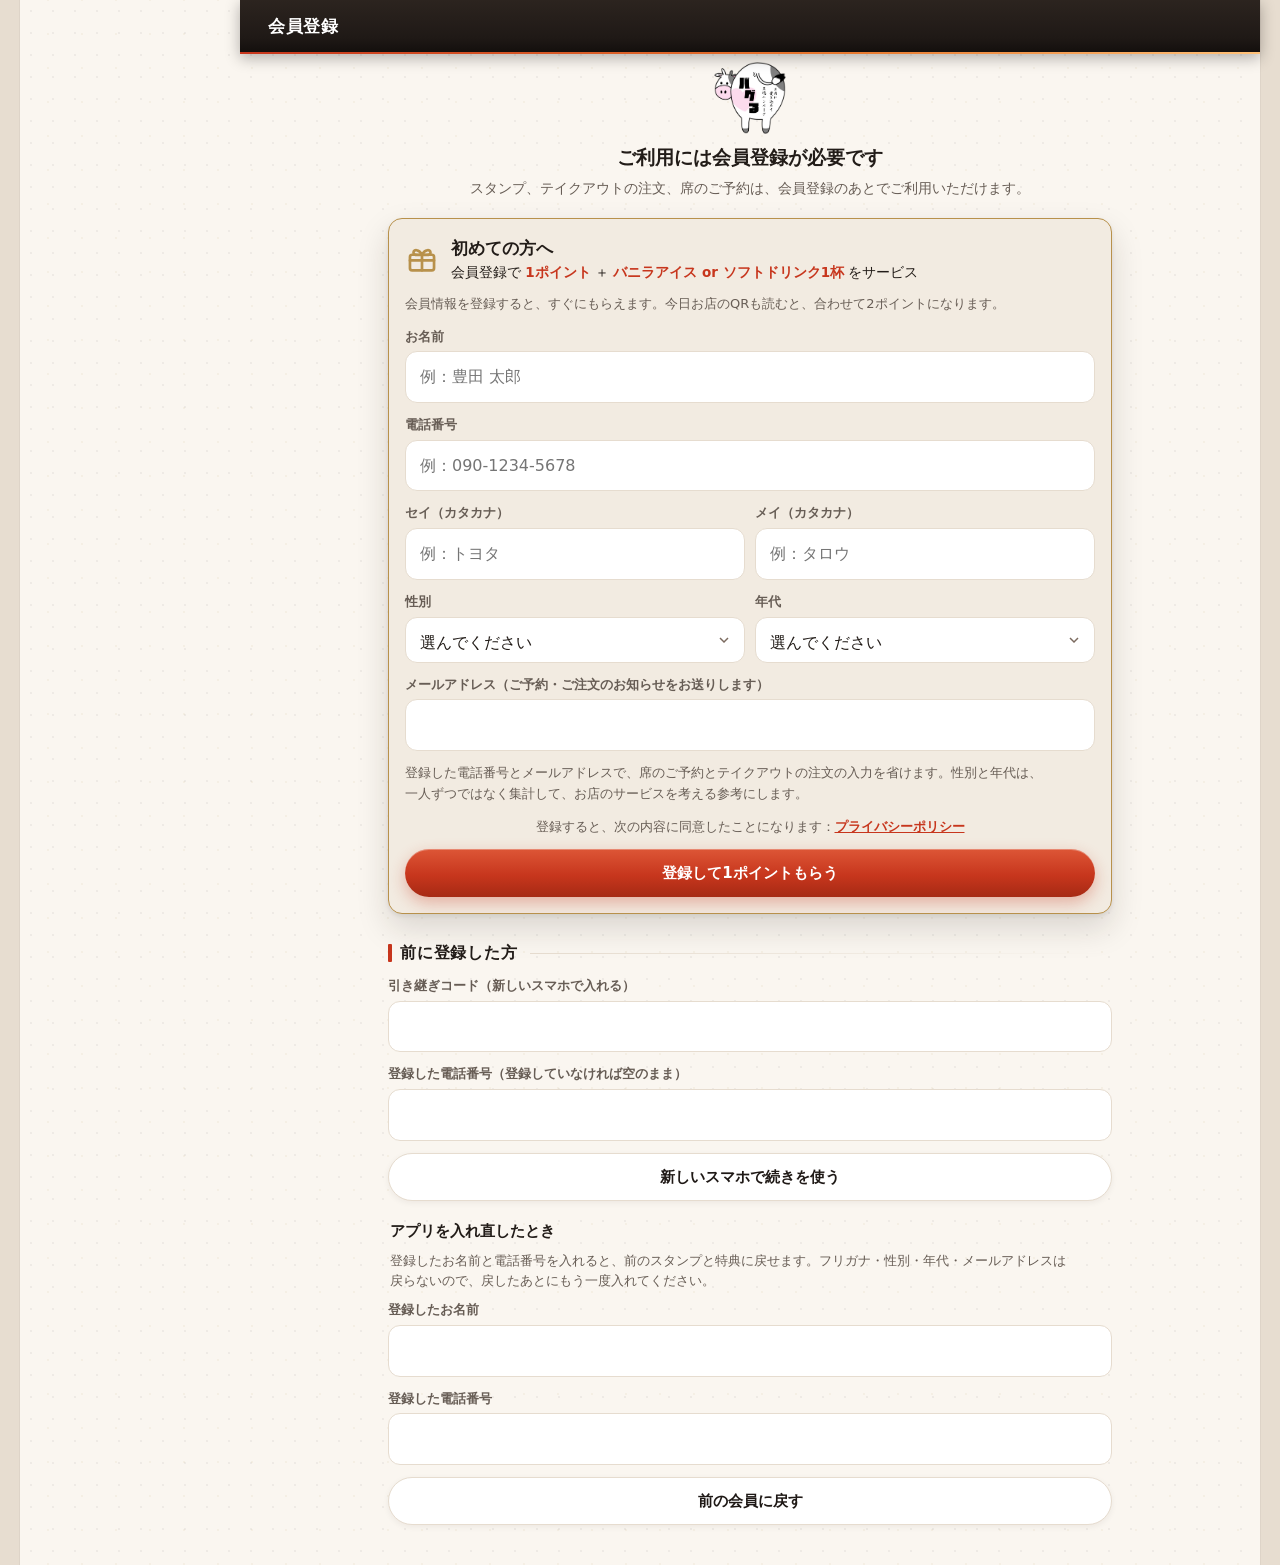
==== index.html @ 74cc6de8 "公開 2026-11-19 21:52（版 bdc8bf34）" ====
<!doctype html>
<html lang="ja" data-phrase>   <!-- data-phrase：文節で改行する（js/content.js の phrased）-->
<head>
<meta charset="utf-8">
<meta name="bg-version" content="bdc8bf34">
<meta name="viewport" content="width=device-width, initial-scale=1, viewport-fit=cover">
<!-- 読んでよい場所を限る（CSP。2026-11-05 お店用アプリの引っ越しの段階1・案4。計画書 `お店用アプリの引っ越し.md`）。GitHub Pages は見出しを付けられないので meta。
     script：自分の場所・予約ボードの config.js と api.js（同じ t3dining.github.io）・QR の部品（cdnjs・jsDelivr。SRI つき）だけ。中に書いたスクリプトは使わない（js/owner-head.js などに出した）
     style：字の形（Google Fonts）と、画面の中の style の書き方（'unsafe-inline'）／img：写真（lh3）と、QR の絵（data:）／connect：受け口（script.google.com とその転送先）と T3Works の営業日
     frame：お店の情報の地図（Google マップ）。★外の場所を足したら、ここも直す（直さないと、その部品は読まれない） -->
<meta http-equiv="Content-Security-Policy" content="default-src 'self'; script-src 'self' https://t3dining.github.io https://cdnjs.cloudflare.com https://cdn.jsdelivr.net; style-src 'self' 'unsafe-inline' https://fonts.googleapis.com; font-src 'self' https://fonts.gstatic.com; img-src 'self' data: blob: https://lh3.googleusercontent.com; connect-src 'self' https://script.google.com https://script.googleusercontent.com https://t3works-sync.t3dining.workers.dev; frame-src https://www.google.com https://maps.google.com; worker-src 'self'; manifest-src 'self'; media-src 'self' blob:; object-src 'none'; base-uri 'self'; form-action 'self'">
<script src="js/owner-head.js?v=a53475a6"></script>   <!-- バグる Owner から開いたときだけのこと（前はここに中身を書いていた） -->
<meta name="robots" content="noindex, nofollow">   <!-- 試作のあいだは検索に出さない（2026-10-29 決定。本番で外す） -->
<meta name="theme-color" content="#1f1916">
<meta name="apple-mobile-web-app-capable" content="yes">
<meta name="apple-mobile-web-app-title" content="バグる">
<title>炭焼ハンバーグ バグる</title>
<link rel="manifest" href="manifest.json">
<link rel="icon" href="img/icon-192.png">
<link rel="apple-touch-icon" href="img/apple-touch-icon.png">
<!-- 字の形はホームページと同じ（2026-10-30）。読めないときは、スマホの字で出る -->
<link rel="preconnect" href="https://fonts.googleapis.com">
<link rel="preconnect" href="https://fonts.gstatic.com" crossorigin>
<link rel="stylesheet" href="https://fonts.googleapis.com/css2?family=Oswald:wght@500;600;700&family=Zen+Kaku+Gothic+New:wght@400;500;700;900&display=swap">
<link rel="stylesheet" href="css/app.css?v=33c8e587">
</head>
<body>
<div class="app">
  <header class="top">
    <button id="back" class="top-btn" hidden aria-label="戻る" data-icon="back"></button>
    <h1 id="title"></h1>
    <button id="hpBack" class="owner-home hp-back" hidden>‹ ホームページ</button>   <!-- ホームページに戻る（app.js の HP_BACK。2026-11-07） -->
    <button id="ownerHome" class="owner-home" hidden>🏠 ホーム</button>   <!-- バグる Owner から開いたときだけ出す（app.js の OWNER_MODE） -->
    <a id="cartBtn" class="top-btn cart-btn" href="#cart" aria-label="カート" data-icon="cart"><span class="badge" hidden></span></a>
    <a id="meBtn" class="me-btn" href="#me" aria-label="マイページ" data-icon="user"><span>マイページ</span></a>   <!-- 2026-11-04 ko-dai さんの指示：マイページは右上に -->
    <p id="testBand" class="test-band" hidden>テスト用アカウント<small>Owner・Staff から開いたときだけ</small></p>   <!-- app.js の TEST_MEMBER -->
  </header>
  <!-- 肉の日の帯（ホームページと同じ。js/app.js の renderNiku・css/app.css の .niku。2026-11-15）：28日「明日は肉の日！」・29日「本日は肉の日！」。2月は8日・9日。1/30〜2/7 は「2月は2/9が肉の日！」。押すと肉の日のお知らせが開く（2026-11-18） -->
  <a class="niku" href="#" data-act="niku" data-niku hidden><span class="niku-ttl"><span data-niku-day="28" hidden>明日は肉の日！</span><span data-niku-day="29" hidden>本日は肉の日！</span><span data-niku-day="feb" hidden>2月は2/9が肉の日！</span></span><span class="niku-sub">人気No.1の超粗びきハンバーグを、お値段そのままで1個増量</span></a>

  <main id="view"></main>

  <a id="cartbar" class="cartbar" href="#cart" hidden></a>
  <nav class="tabs">
    <!-- 2026-11-04 ko-dai さんの指示（2回目）：ホーム・メニュー・注文・予約・スタンプ・お店。マイページは右上（上の帯の #meBtn）。
         メニューは店内のメニュー（上の切りかえでテイクアウトも見られる）、注文はテイクアウトの注文 -->
    <a href="#home" data-tab="home" data-icon="home"><span>ホーム</span></a>
    <a href="#menu/dine" data-tab="menu" data-icon="menu"><span>メニュー</span></a>
    <a href="#menu" data-tab="order" data-icon="bag"><span>注文</span></a>
    <a href="#reserve" data-tab="reserve" data-icon="cal"><span>予約</span></a>
    <a href="#stamp" data-tab="stamp" data-icon="card"><span>スタンプ</span></a>
    <a href="#shop" data-tab="shop" data-icon="pin"><span>お店</span></a>
  </nav>
</div>

<div id="sheet" class="sheet" hidden>
  <div class="sheet-bg" data-act="close"></div>
  <div class="sheet-body" role="dialog" aria-modal="true"></div>
</div>
<div id="toast" class="toast" role="status" aria-live="polite"></div>

<script src="js/data.js?v=76b1b689"></script>
<script src="js/db.js?v=97e9d111"></script>
<script src="js/common.js?v=02f899df"></script>
<script src="js/content.js?v=213d5241"></script>   <!-- バグるマネージで直した中身を重ねる -->
<script src="js/install.js?v=a5e254e1"></script>
<script src="js/stamp-qr.js?v=49ad3fbb"></script>
<script src="js/fx.js?v=24d62bd3"></script>
<script src="js/order-api.js?v=70c5663d"></script>
<script src="js/stamp-api.js?v=efa552d1"></script>
<script src="js/privacy.js?v=8cd2a2af"></script>
<script src="js/reserve.js?v=8d910080"></script>
<script src="js/app.js?v=a3db86f7"></script>
</body>
</html>
---- css/app.css ----
/* =====================================================================
 *  お客さまの画面
 *  色と字の形はホームページ（ホームページ/公開用/css/style.css）に合わせる：炭の黒・炭火の赤・真鍮の金（2026-10-30）
 *  前は、テイクアウトチラシの「こげ茶・金」と、ロゴのピンクだった
 * ===================================================================== */

:root {
  --coal: #1f1916;
  --coal-2: #3a302a;
  --coal-3: #2c241f;
  --cream: #faf6f0;
  --paper: #ffffff;
  --brass: #b8914b;
  --brass-soft: #f2ebe1;
  --brass-dark: #7a5c25;
  --ember: #c7361d;
  --ember-2: #a62a14;
  --ember-soft: #fbe9e4;
  --flame: #e7792f;
  --ink: #221c18;
  --sub: #675d55;
  --line: #e6dccf;
  --green: #2a8553;
  --green-soft: #e2f2e8;
  --red: #c23a3a;
  --red-soft: #fbe8e6;
  --r: 14px;   /* 角の丸さは、アプリだけ（ホームページは角ばっている） */
  --jp: "Zen Kaku Gothic New", "Hiragino Sans", "Hiragino Kaku Gothic ProN", "Noto Sans JP", "Yu Gothic", system-ui, sans-serif;
  --en: "Oswald", "Zen Kaku Gothic New", "Hiragino Sans", sans-serif;   /* 値段・数字・英字の見出し */
  --tabh: 62px;
  --safe-b: env(safe-area-inset-bottom, 0px);
  --safe-t: env(safe-area-inset-top, 0px);
}

* { box-sizing: border-box; -webkit-tap-highlight-color: transparent; }
html, body { margin: 0; }
body {
  background: #e7ddd0;
  color: var(--ink);
  font-family: var(--jp);
  font-size: 15px;
  line-height: 1.6;
  -webkit-font-smoothing: antialiased;
}
body.lock { overflow: hidden; }
a { color: inherit; text-decoration: none; }
button { font: inherit; color: inherit; background: none; border: 0; padding: 0; cursor: pointer; }
img { display: block; max-width: 100%; }
svg { width: 22px; height: 22px; flex: none; }
small { font-size: 12px; }

.app {
  max-width: 480px;
  margin: 0 auto;
  min-height: 100dvh;
  background: var(--cream);
  padding-bottom: calc(var(--tabh) + var(--safe-b) + 16px);
  box-shadow: 0 0 0 1px rgba(0, 0, 0, .04);
}
/* 画面の下に固定するものは、アプリの幅に合わせて真ん中に置く */
.tabs, .cartbar, .toast, .sheet-body {
  left: 50%;
  transform: translateX(-50%);
  width: 100%;
  max-width: 480px;
}

.demo-bar {
  background: #fff3c4;
  color: #6b5200;
  font-size: 12px;
  text-align: center;
  padding: calc(4px + var(--safe-t)) 12px 4px;
}

/* ---- 上の帯 ---- */
.top {
  position: sticky; top: 0; z-index: 20;
  display: flex; align-items: center; gap: 6px;
  height: calc(54px + var(--safe-t)); padding: var(--safe-t) 8px 0;   /* ホーム画面のアプリで、時計の下から始める */
  background: var(--coal); color: #fff;
}
.top h1 {
  flex: 1; margin: 0; font-size: 17px; font-weight: 700; letter-spacing: .04em;
  display: flex; align-items: center; gap: 8px; min-width: 0;
}
.top h1 img { width: 34px; height: 34px; object-fit: contain; background: #fff; border-radius: 50%; padding: 2px; }
.top h1 span { min-width: 0; overflow: hidden; text-overflow: ellipsis; white-space: nowrap; }   /* 狭い画面で「🏠 ホーム」と並んでも、はみ出さない */
/* バグる Owner から開いたときだけ出す「🏠 ホーム」（2026-10-30） */
.owner-home { flex: none; height: 32px; padding: 0 11px; border-radius: 999px; border: 1px solid rgba(255, 255, 255, .35); background: rgba(255, 255, 255, .08); color: #fff; font-size: 12.5px; font-weight: 700; white-space: nowrap; }
.owner-home[hidden] { display: none; }
.top.has-owner h1 { font-size: 15px; letter-spacing: .02em; }
/* テスト用アカウント（バグる Owner から開いたときだけ。スタンプ台帳の決めごと.md の15節）。上の帯のすぐ下に、黄色の帯を出す */
.test-band { position: absolute; left: 0; right: 0; top: 100%; margin: 0; height: 22px; display: flex; align-items: center; justify-content: center; gap: 8px;
  background: #f5c400; color: #1f1916; font-size: 12px; font-weight: 900; letter-spacing: .06em; box-shadow: 0 2px 6px rgba(10, 8, 7, .25); }
.test-band small { font-size: 10.5px; font-weight: 700; opacity: .7; letter-spacing: 0; }
.test-band[hidden] { display: none; }
body.test-account main { padding-top: 22px; }
/* ---- 肉の日の帯（毎月28日・29日、2月は8日・9日。js/app.js の renderNiku。2026-11-15 ko-dai さんの指示「ホームページと同じように」「目立つように上の方に」） ----
   見た目はホームページ（ホームページ/公開用/css/style.css の .niku）に合わせる：大きな字・縞模様・光が流れる・「肉の日」がゆっくり脈打つ。下の説明は白い札。
   上の帯のすぐ下に、スクロールしても残す。下へスクロールしたら細くする（is-mini）。帯の高さは --niku-h（app.js が入れる） */
.niku { position: sticky; top: calc(54px + var(--safe-t)); z-index: 19; overflow: hidden; display: flex; flex-wrap: wrap; align-items: center; justify-content: center; gap: 6px 16px;
  padding: 11px 12px 12px; text-align: center; color: #fff; border-bottom: 3px solid var(--brass);
  background: repeating-linear-gradient(-45deg, rgba(255, 255, 255, .08) 0 14px, transparent 14px 28px), linear-gradient(90deg, #8f220f, var(--ember) 35%, var(--flame)); }
.niku[hidden], .niku [hidden] { display: none; }
.niku::after { content: ""; position: absolute; top: 0; bottom: 0; left: -40%; width: 28%; pointer-events: none;
  background: linear-gradient(100deg, transparent, rgba(255, 255, 255, .38), transparent); transform: skewX(-20deg); animation: niku-shine 3.2s ease-in-out infinite; }
@keyframes niku-shine { 0% { left: -40%; } 55%, 100% { left: 125%; } }
.niku-ttl { display: inline-block; font-size: 25px; font-weight: 900; letter-spacing: .12em; line-height: 1.25; text-shadow: 0 3px 0 rgba(0, 0, 0, .28); animation: niku-pop 1.6s ease-in-out infinite; }
.niku-ttl::before { content: "🍖"; margin-right: 6px; }
.niku-ttl > span { white-space: nowrap; }   /* 「肉の日」の途中で折り返さない（いちばん長い「2月は2/9が肉の日！」は、幅375の画面で290px） */
@media (max-width: 359px) { .niku-ttl { font-size: 21px; letter-spacing: .08em; } }   /* 幅320の小さいスマホでも1行に */
@keyframes niku-pop { 0%, 100% { transform: scale(1); } 50% { transform: scale(1.07); } }
.niku-sub { position: relative; z-index: 1; font-size: 13px; font-weight: 900; line-height: 1.5; background: #fff; color: var(--ember-2); padding: 5px 12px; border-radius: 12px; box-shadow: 0 2px 0 rgba(0, 0, 0, .18); }
.niku-sub::after { content: "›"; margin-left: 6px; font-family: var(--en); }   /* 押すと肉の日のお知らせが開く（2026-11-18） */
.niku:active { filter: brightness(1.08); }
@media (hover: hover) { .niku:hover { filter: brightness(1.07); } }
/* 帯を押して開く、肉の日のお知らせ（app.js の openNikuNews） */
.niku-news { padding: 8px 2px 4px; }
.niku-news-tag { display: inline-block; margin: 0; padding: 2px 10px; border-radius: 999px; background: var(--ember-soft); color: var(--ember); font-size: 12px; font-weight: 900; letter-spacing: .06em; }
.niku-news h2 { margin: 10px 40px 10px 0; font-size: 19px; line-height: 1.5; }
.niku-news h2::before { content: "🍖"; margin-right: 6px; }
.niku-news-body { margin: 0 0 18px; font-size: 15px; line-height: 1.75; white-space: pre-line; }
.niku.is-mini { padding: 5px 12px; border-bottom-width: 2px; }
.niku.is-mini .niku-sub { display: none; }
.niku.is-mini .niku-ttl { font-size: 17px; animation: none; text-shadow: none; }
/* テスト用アカウントの黄色の帯（上の .test-band）があるときは、その下に出す */
body.test-account .niku { top: calc(54px + var(--safe-t) + 22px); margin-top: 22px; }
body.test-account.has-niku main { padding-top: 0; }
.test-points { margin: 14px 0 12px; padding-left: 1.2em; font-size: 14px; line-height: 1.7; }
.test-reset { background: var(--red); margin-bottom: 8px; }
.owner-home:active { background: rgba(255, 255, 255, .2); }
#back[hidden] + h1 { padding-left: 8px; }
.top-btn { width: 42px; height: 42px; display: grid; place-items: center; border-radius: 50%; position: relative; }
.top-btn:active { background: rgba(255, 255, 255, .12); }
#back[hidden] { display: none; }
.badge {
  position: absolute; top: 3px; right: 1px; min-width: 19px; height: 19px; padding: 0 5px;
  border-radius: 10px; background: var(--ember); color: #fff; font-size: 11px; font-weight: 700;
  display: grid; place-items: center; border: 2px solid var(--coal);
}
.badge[hidden] { display: none; }
/* 右上のマイページ（2026-11-04 ko-dai さんの指示：マイページは右上に）。アイコンの下に小さく名前 */
.me-btn { flex: none; min-width: 50px; height: 46px; padding: 0 4px; display: flex; flex-direction: column; align-items: center; justify-content: center; gap: 1px;
  border-radius: 12px; color: #fff; font-size: 9.5px; font-weight: 700; letter-spacing: .02em; white-space: nowrap; }
.me-btn svg { width: 22px; height: 22px; }
.me-btn:active, .me-btn.on { background: rgba(255, 255, 255, .14); }

main { padding: 0 16px; }

/* ---- 下のタブ ---- */
.tabs {
  position: fixed; bottom: 0; z-index: 30;
  display: grid; grid-template-columns: repeat(6, 1fr);   /* ホーム・メニュー・注文・予約・スタンプ・お店（2026-11-04） */
  height: calc(var(--tabh) + var(--safe-b)); padding-bottom: var(--safe-b);
  background: var(--paper); border-top: 1px solid var(--line);
}
.tabs a { display: flex; flex-direction: column; align-items: center; justify-content: center; gap: 2px; color: #a99a8f; font-size: 11px; font-weight: 600; }
.tabs a.on { color: var(--coal); }
.tabs a.on svg { stroke-width: 2.3; }

/* ---- 見出し・ボタン ---- */
.sec { font-size: 15px; margin: 26px 0 10px; display: flex; align-items: center; gap: 8px; }
.sec::before { content: ""; width: 4px; height: 16px; border-radius: 2px; background: var(--brass); }
.hint { color: var(--sub); font-size: 13px; margin: 8px 2px; }

.btn {
  display: inline-flex; align-items: center; justify-content: center; gap: 6px;
  height: 48px; padding: 0 20px; border-radius: 999px; font-weight: 700; font-size: 15px;
}
.btn svg { width: 19px; height: 19px; }
.btn-main { background: var(--ember); color: #fff; }
.btn-main:active { filter: brightness(.92); }
.btn-main:disabled { background: #d9cfc6; color: #fff; cursor: default; }
.btn-sub { background: var(--paper); border: 1.5px solid var(--line); color: var(--coal); }
.btn-sub.danger { color: var(--red); }
/* アカウントの削除（2026-11-02） */
.del-member h2 { margin: 30px 0 8px; font-size: 20px; }
.del-member ul { margin: 8px 0 10px; padding-left: 1.2em; font-weight: 700; line-height: 1.6; }
.del-ok { display: flex; align-items: center; gap: 10px; margin: 14px 0; padding: 12px; border-radius: 10px; border: 1.5px solid var(--line); background: var(--paper); font-weight: 700; font-size: 14px; }
.del-ok input { width: 20px; height: 20px; margin: 0; flex: none; accent-color: var(--red); }
.del-member .del-go { background: var(--red); margin-bottom: 8px; }
.del-member .del-go:disabled { opacity: .4; }
.btn-small { height: 34px; padding: 0 16px; font-size: 13px; background: var(--coal); color: #fff; border-radius: 999px; font-weight: 700; }
.btn-block { display: flex; width: 100%; }
.foot {
  position: sticky; bottom: calc(var(--tabh) + var(--safe-b));
  margin: 16px -16px 0; padding: 12px 16px;
  background: linear-gradient(to bottom, rgba(250, 246, 240, 0), var(--cream) 30%);
}

.notice {
  display: flex; gap: 10px; align-items: flex-start;
  background: var(--paper); border: 1px solid var(--line); border-radius: var(--r);
  padding: 12px 14px; margin: 12px 0; font-size: 14px;
}
.notice[hidden] { display: none; }   /* 知らせの箱を隠しているとき（display: flex より強く。ネット予約・即予約の「送れなかった」の箱など。2026-11-05） */
.notice svg { color: var(--brass); margin-top: 1px; }
.notice small { display: block; color: var(--sub); }
.notice.warn { background: var(--red-soft); border-color: #f2c9c4; color: var(--red); font-weight: 600; }
/* バグるマネージで直したもの（2026-10-30）：お店からの一言・売り切れ */
.t-br { white-space: pre-line; }   /* マネージの文章で改行した文（js/content.js の textNode） */
.t-flash { outline: 2.5px solid var(--flame); outline-offset: 3px; border-radius: 4px; }   /* マネージの「アプリで見る」で、確かめている文 */
/* マネージの「画面で直す」（js/content.js の TEXT_EDIT）。直せる文を点線で、直している文を実線で囲む。「アプリを動かす」のあいだは点線を消す */
/* 文節で改行（js/content.js の phrased。まとまりのあいだに見えない区切りを入れた字の親）。1つのまとまりが1行に入らないときだけ、途中で折る。
   入力欄は、お客様が打つ字なので、ふつうの改行のまま（word-break は子に引きつがれるため） */
.t-ph { word-break: keep-all; overflow-wrap: anywhere; }
.t-ph :is(textarea, input) { word-break: normal; overflow-wrap: break-word; }
html.t-editing .t-ed { outline: 1.5px dashed rgba(199, 54, 29, .7); outline-offset: 2px; border-radius: 3px; cursor: pointer; }
html.t-editing .t-ed:hover { background-color: rgba(199, 54, 29, .08); }
.t-ed.t-on, html.t-editing .t-ed.t-on { outline: 2.5px solid var(--ember, #c7361d); outline-offset: 2px; border-radius: 3px; background-color: rgba(199, 54, 29, .14); }
.notice.shop-notice { background: var(--ember-soft); border-color: rgba(199, 54, 29, .3); }
.notice.shop-notice svg { color: var(--ember); }
.notice.shop-notice b { color: var(--ember); }
.notice.shop-notice small { color: var(--ink); font-size: 13.5px; white-space: pre-line; }
.out-tag { display: inline-block; margin-left: 8px; padding: 1px 8px; border-radius: 999px; background: var(--coal); color: #fff; font: 700 11px/1.6 var(--jp); vertical-align: 2px; }
.out-tag.test-tag { background: #f5c400; color: #1f1916; }   /* まだお客さまに出していない商品（data.js の testOnly）。テスト用アカウントの黄色の帯と同じ色 */
.item.is-out { opacity: .6; cursor: default; }
.item.is-out .plus { display: none; }
.line.is-out { border-color: #f2c9c4; background: var(--red-soft); }

.state {
  display: flex; align-items: center; gap: 8px; margin: 14px 0 0;
  font-size: 14px; font-weight: 700;
}
.state i { width: 9px; height: 9px; border-radius: 50%; background: #b9aca2; }
.state-open i { background: var(--green); box-shadow: 0 0 0 4px var(--green-soft); }
.state-open { color: var(--green); }
.state-closed { color: var(--red); }
.state-closed i { background: var(--red); }
.state small { margin-left: auto; font-weight: 500; color: var(--sub); background: var(--brass-soft); padding: 1px 8px; border-radius: 999px; }

.tag { font-size: 11px; font-weight: 700; color: var(--brass-dark); background: var(--brass-soft); border-radius: 4px; padding: 1px 6px; margin-left: 6px; vertical-align: 2px; }

/* ---- ホーム ---- */
.hero { position: relative; margin: 0 -16px; height: 230px; overflow: hidden; }
.hero > img { width: 100%; height: 100%; object-fit: cover; }
.hero::after { content: ""; position: absolute; inset: 0; background: linear-gradient(to top, rgba(21, 17, 15, .78), rgba(21, 17, 15, 0) 60%); }
.hero-in { position: absolute; z-index: 1; left: 16px; right: 16px; bottom: 16px; display: flex; align-items: center; gap: 12px; color: #fff; }
.hero-logo { width: 64px; height: 64px; border-radius: 50%; background: #fff; padding: 4px; object-fit: contain; }
.hero-catch { margin: 0; font-size: 13px; letter-spacing: .12em; opacity: .9; }
.hero-name { margin: 0; font-size: 30px; font-weight: 800; letter-spacing: .08em; line-height: 1.2; }

.quick { display: grid; grid-template-columns: 1fr 1fr; gap: 10px; margin-top: 14px; }
.quick-btn {
  display: flex; flex-direction: column; gap: 2px; padding: 16px 14px 14px;
  border-radius: var(--r); background: var(--paper); border: 1px solid var(--line);
}
.quick-btn svg { width: 30px; height: 30px; margin-bottom: 6px; }
.quick-btn b { font-size: 15px; }
.quick-btn small { color: var(--sub); }
.q-order { background: var(--coal); color: #fff; border-color: var(--coal); }
.q-order svg { color: var(--brass); }
.q-order small { color: #cbbfb2; }
.q-stamp svg { color: var(--ember); }
.q-stamp em { font-style: normal; font-weight: 800; font-size: 17px; color: var(--ember); }

.obanner {
  display: flex; align-items: center; gap: 12px; margin-top: 12px; padding: 12px 14px;
  border-radius: var(--r); background: var(--paper); border: 1.5px solid var(--brass);
}
.ob-st { font-size: 12px; font-weight: 700; padding: 4px 10px; border-radius: 999px; background: var(--brass-soft); color: var(--brass-dark); white-space: nowrap; }
.ob-ready { border-color: var(--green); }
.ob-ready .ob-st { background: var(--green); color: #fff; }
.ob-main { flex: 1; display: flex; flex-direction: column; min-width: 0; }
.ob-main small { color: var(--sub); }
.ob-moved { font-style: normal; font-size: 12.5px; font-weight: 700; color: var(--ember); }
.ob-go { font-size: 22px; color: var(--sub); }

.news { list-style: none; margin: 0; padding: 0; background: var(--paper); border: 1px solid var(--line); border-radius: var(--r); }
.news li { padding: 12px 14px; border-top: 1px solid var(--line); }
.news li:first-child { border-top: 0; }
.news time { font-size: 12px; color: var(--brass); font-weight: 700; margin-right: 8px; }
/* タイトルは日付の下に、1行で（長いときは app.js の fitOne が字を小さくする。それでも長いときだけ … ） */
.news b { display: block; margin-top: 5px; line-height: 1.45; }
.fit-1 { white-space: nowrap; overflow: hidden; text-overflow: ellipsis; }
.news p { margin: 2px 0 0; font-size: 13px; color: var(--sub); white-space: pre-line; }   /* マネージで改行したとおりに出す */

.link-card {
  display: flex; align-items: center; gap: 12px; margin-top: 14px; padding: 14px;
  background: var(--paper); border: 1px solid var(--line); border-radius: var(--r);
}
.link-card svg { width: 28px; height: 28px; color: var(--ember); }
.link-card span { display: flex; flex-direction: column; }
.link-card small { color: var(--sub); }
/* 配達・大量注文の入口（ホームの「お店に電話する」の上と、テイクアウト注文の画面の一番早い受け取りの下）。
   2026-11-06 ko-dai さんの指示「もう少し目立たせて」→ 2026-11-07「色を変えるなどして目立たせ」：赤で塗りつぶし、字と矢印を白に */
.link-card.req-card { border: 0; background: linear-gradient(135deg, var(--ember), var(--ember-2)); color: #fff; box-shadow: 0 8px 20px rgba(166, 42, 20, .28); }
.req-card span { flex: 1; min-width: 0; }
.link-card.req-card b { font-size: 16.5px; color: #fff; }
.link-card.req-card small { color: rgba(255, 255, 255, .9); }
.link-card.req-card svg { color: #fff; background: rgba(255, 255, 255, .18); box-shadow: inset 0 0 0 1px rgba(255, 255, 255, .25); }
.req-go { flex: none; display: grid; place-items: center; width: 32px; height: 32px; border-radius: 50%; background: #fff; color: var(--ember); font-style: normal; font-size: 21px; font-weight: 700; line-height: 1; }

/* 系列店（ロゴ・店名・住所と、ホットペッパー・地図のボタン） */
.sister { display: flex; align-items: center; gap: 12px; margin-top: 10px; padding: 12px 14px; background: var(--paper); border: 1px solid var(--line); border-radius: var(--r); }
.sister-logo { width: 64px; height: 64px; flex: none; padding: 3px; object-fit: contain; border-radius: 12px; background: #fff; border: 1px solid var(--line); }
.sister-txt { display: flex; flex-direction: column; min-width: 0; }
.sister-txt small { color: var(--sub); font-size: 12px; }
.sister-links { display: flex; flex-wrap: wrap; gap: 6px; margin-top: 7px; }
.sister-links .mini { display: inline-flex; align-items: center; gap: 3px; }
.sister-links .mini svg { width: 13px; height: 13px; }
.sister-links .mini + .mini { background: var(--ember); }

/* ---- メニュー ---- */
.cats {
  position: sticky; top: calc(54px + var(--safe-t) + var(--niku-h, 0px)); z-index: 10;   /* 肉の日の帯があるときは、その下（--niku-h） */
  display: flex; gap: 8px; overflow-x: auto; margin: 0 -16px; padding: 10px 16px;
  background: var(--cream); border-bottom: 1px solid var(--line); scrollbar-width: none;
}
.cats::-webkit-scrollbar { display: none; }
.cats button { flex: none; height: 34px; padding: 0 14px; border-radius: 999px; background: var(--paper); border: 1px solid var(--line); font-size: 13px; font-weight: 700; color: var(--coal); }
.cats button:active { background: var(--brass-soft); }
.cat-sec { scroll-margin-top: calc(112px + var(--safe-t) + var(--niku-h, 0px)); }
/* 期間限定の枠（app.js の limitedSec。2026-11-19 ko-dai さんの指示「期間限定枠を目立たせて」）。
   赤い縁・あたたかい色の地・左上に赤い札。上の分類のボタンも赤。中の受け取りできる日は、白い帯で出す */
.cats button.is-limited { background: var(--ember); border-color: var(--ember); color: #fff; }
.cats button.is-limited::before { content: "★"; margin-right: 4px; font-size: 11px; }
.cat-sec.is-limited { position: relative; margin: 22px -6px 6px; padding: 14px 10px 12px; border: 2px solid var(--ember); border-radius: calc(var(--r) + 4px);
  background: repeating-linear-gradient(-45deg, rgba(199, 54, 29, .05) 0 12px, transparent 12px 24px), linear-gradient(160deg, #fff3e6, var(--ember-soft));
  box-shadow: 0 6px 18px rgba(199, 54, 29, .16); scroll-margin-top: calc(100px + var(--safe-t) + var(--niku-h, 0px)); }
.limited-head { display: flex; align-items: center; justify-content: space-between; gap: 8px; margin: 0 0 10px; }
.limited-ribbon { display: inline-flex; align-items: center; gap: 6px; padding: 6px 16px 6px 12px; border-radius: 999px;
  background: linear-gradient(90deg, #8f220f, var(--ember) 45%, var(--flame)); color: #fff; font-size: 17px; font-weight: 900; letter-spacing: .14em;
  box-shadow: 0 3px 0 rgba(143, 34, 15, .35); }
.limited-ribbon::before { content: "★"; font-size: 13px; letter-spacing: 0; }
.limited-en { font: 600 11px/1 var(--en); letter-spacing: .16em; color: var(--ember); }
/* 期間限定の説明（ローストチキン。改行のとおりに、真ん中にそろえて出す。2026-11-19） */
.limited-desc { margin: 2px 4px 12px; font-size: 14px; font-weight: 700; line-height: 1.85; color: var(--ink); text-align: center; white-space: pre-line; }
.item-txt .desc, .item-head .item-desc, .dine-lim li small { white-space: pre-line; }   /* 改行のある説明（ローストチキン）は、改行のとおりに */
.limited-days { display: flex; align-items: center; gap: 8px; margin: 0 0 10px; padding: 9px 12px; border-radius: 12px; background: #fff; border: 1.5px dashed rgba(199, 54, 29, .45);
  font-size: 14px; font-weight: 700; color: var(--ink); }
.limited-days svg { color: var(--ember); flex: none; }
.limited-days b, .item-days b, .limited-note b { color: var(--ember); }
.cat-sec.is-limited .item { border-color: rgba(199, 54, 29, .28); }
.item-txt .days-tag { margin-top: 3px; color: var(--ember); font-size: 11.5px; font-weight: 700; }
.item-days { display: flex; align-items: center; gap: 6px; margin: 8px 0 0; padding: 7px 10px; border-radius: 10px; background: var(--ember-soft); font-size: 13.5px; font-weight: 700; }
.item-days svg { width: 18px; height: 18px; color: var(--ember); flex: none; }
.notice.limited-note { background: var(--ember-soft); border-color: rgba(199, 54, 29, .3); font-weight: 600; }
.notice.limited-note svg { color: var(--ember); }
/* 店内のメニューの期間限定（app.js の viewDine。2026-11-19）。テイクアウトの期間限定の枠と同じ見た目で、いちばん上に、たたまずに出す */
.cat-sec.is-limited.dine-limited { margin: 12px -6px 16px; }
.dine-lim { list-style: none; margin: 0; padding: 4px 12px; background: var(--paper); border: 1px solid rgba(199, 54, 29, .28); border-radius: var(--r); }
.dine-lim li { display: flex; align-items: flex-start; justify-content: space-between; gap: 12px; padding: 10px 0; border-top: 1px dashed var(--line); font-size: 14px; }
.dine-lim li:first-child { border-top: 0; }
.dine-lim li > div { display: flex; flex-direction: column; min-width: 0; }
.dine-lim li > div > b { font-size: 16px; }
.dine-lim li small { color: var(--sub); line-height: 1.5; }
.dine-days { display: flex; align-items: center; gap: 6px; margin: 6px 0 2px; font-size: 13.5px; font-weight: 700; }
.dine-days svg { width: 18px; height: 18px; color: var(--ember); flex: none; }
.dine-days b { color: var(--ember); }
.cat-note { margin: -4px 0 10px; padding: 8px 12px; border-radius: 10px; background: var(--brass-soft); color: var(--brass-dark); font-size: 12.5px; font-weight: 600; }

.items { display: flex; flex-direction: column; gap: 8px; }
.item {
  display: flex; align-items: center; gap: 12px; width: 100%; text-align: left;
  padding: 10px; border-radius: var(--r); background: var(--paper); border: 1px solid var(--line);
}
.item:active { background: #fffaf3; }
.thumb { width: 84px; height: 84px; border-radius: 10px; object-fit: cover; flex: none; }
.thumb.sm { width: 56px; height: 56px; }
.noimg { display: grid; place-items: center; background: var(--brass-soft); }
.noimg img { width: 58%; opacity: .5; }
.item-txt { flex: 1; display: flex; flex-direction: column; min-width: 0; }
.item-txt b { font-size: 15px; line-height: 1.4; }
.item-txt small { color: var(--sub); }
.item-txt .desc { font-size: 11.5px; line-height: 1.5; }
.item-txt em { font-style: normal; font-weight: 800; margin-top: 4px; color: var(--coal); }
.item-sm .item-txt b { font-size: 14px; letter-spacing: -.01em; }
.plus { width: 30px; height: 30px; border-radius: 50%; background: var(--ember); color: #fff; display: grid; place-items: center; font-weight: 700; flex: none; }

.cartbar {
  position: fixed; z-index: 25; bottom: calc(var(--tabh) + var(--safe-b) + 10px);
  width: calc(100% - 32px); max-width: 448px;
  display: flex; align-items: center; justify-content: space-between;
  height: 54px; padding: 0 20px; border-radius: 999px;
  background: var(--ember); color: #fff; font-weight: 700;
  box-shadow: 0 6px 18px rgba(199, 54, 29, .35);
}
.cartbar[hidden] { display: none; }
.cartbar span { display: flex; align-items: center; gap: 8px; }
.cartbar small { background: rgba(255, 255, 255, .25); padding: 1px 8px; border-radius: 999px; }
.cartbar b { font-size: 17px; }

/* ---- 商品をえらぶ（下から出る画面） ---- */
.sheet { position: fixed; inset: 0; z-index: 50; }
.sheet[hidden] { display: none; }
.sheet-bg { position: absolute; inset: 0; background: rgba(21, 17, 15, .5); opacity: 0; transition: opacity .25s; }
.sheet-body {
  position: absolute; bottom: 0; max-height: 92dvh; overflow-y: auto; overscroll-behavior: contain;
  background: var(--cream); border-radius: 20px 20px 0 0;
  padding: 0 16px calc(16px + var(--safe-b));
  transform: translate(-50%, 100%); transition: transform .25s ease-out;
}
.sheet.show .sheet-bg { opacity: 1; }
.sheet.show .sheet-body { transform: translate(-50%, 0); }
.sheet-x {
  position: absolute; top: 12px; right: 12px; z-index: 2; width: 36px; height: 36px; border-radius: 50%;
  background: rgba(255, 255, 255, .92); font-size: 22px; line-height: 1; color: var(--coal);
  box-shadow: 0 1px 4px rgba(0, 0, 0, .12);
}
.item-photo, .shop-photo { max-width: none; }
.item-photo { width: calc(100% + 32px); margin: 0 -16px; height: 230px; object-fit: cover; border-radius: 20px 20px 0 0; }
.item-photo.noimg { height: 120px; }
.item-photo.noimg img { width: 90px; }
/* 背景を切り抜いた写真（ドリンク）：切らずに全体を見せ、まわりをあたたかい色の下地にする */
.thumb.cut, .item-photo.cut { object-fit: contain; background: radial-gradient(ellipse at 50% 55%, #fff 0%, #f8eee2 60%, #efdcc6 100%); }
.thumb.cut { padding: 6px; }
.thumb.sm.cut { padding: 4px; }
.item-photo.cut { padding: 20px 0 16px; }
.item-head { padding: 14px 2px 4px; }
.item-head h2 { margin: 0; font-size: 20px; }
.item-head .sub { margin: 2px 0 0; color: var(--sub); font-size: 13px; }
.item-head .price { margin: 6px 0 0; font-size: 18px; font-weight: 800; color: var(--coal); }

.g { margin-top: 14px; padding: 14px; background: var(--paper); border-radius: var(--r); border: 1px solid var(--line); }
.g-head { display: flex; align-items: center; gap: 8px; margin-bottom: 10px; }
.req { font-size: 11px; font-weight: 700; color: #fff; background: var(--ember); padding: 1px 8px; border-radius: 999px; }
.opt { font-size: 11px; font-weight: 700; color: var(--sub); background: #f1ebe4; padding: 1px 8px; border-radius: 999px; }
.choices { display: flex; flex-direction: column; gap: 6px; }
.choice {
  display: flex; align-items: center; gap: 10px; padding: 10px 12px;
  border-radius: 10px; border: 1.5px solid var(--line); cursor: pointer;
}
.choice input { width: 20px; height: 20px; margin: 0; accent-color: var(--ember); flex: none; }
.choice:has(input:checked) { border-color: var(--ember); background: var(--ember-soft); }
.c-name { flex: 1; font-weight: 600; }
.c-price { color: var(--sub); font-size: 13px; font-weight: 600; }
.g-count, .g-qty { display: flex; align-items: center; justify-content: space-between; gap: 10px; }
.g-count span { display: flex; flex-direction: column; font-weight: 600; }
.g-count small { color: var(--sub); font-weight: 500; }
/* 追加カラアゲ：個数のボタンは数量と同じく横に1行で（1個 ＋¥130 ……「なし」［− 0 ＋］） */
.g-cnt-row { display: flex; align-items: center; justify-content: space-between; gap: 10px; }
.g-cnt-row small { color: var(--sub); font-size: 12.5px; font-weight: 500; min-width: 0; }
.g-cnt-r { display: flex; align-items: center; gap: 8px; flex: none; }
.none-chip { display: inline-flex; align-items: center; gap: 6px; height: 40px; padding: 0 12px; border: 1.5px solid var(--line); border-radius: 999px; background: var(--paper); font-weight: 700; font-size: 14px; cursor: pointer; }
.none-chip input { width: 18px; height: 18px; margin: 0; accent-color: var(--ember); }
.none-chip:has(input:checked) { border-color: var(--ember); background: var(--ember-soft); }
.stepper { display: inline-flex; align-items: center; gap: 4px; background: #f3ece4; border-radius: 999px; padding: 3px; flex: none; }
.stepper button { width: 34px; height: 34px; border-radius: 50%; background: var(--paper); font-size: 18px; font-weight: 700; color: var(--coal); box-shadow: 0 1px 2px rgba(0, 0, 0, .08); }
.stepper button small { font-size: 10px; color: var(--red); }
.stepper b { min-width: 26px; text-align: center; }
.sheet-foot { position: sticky; bottom: calc(-16px - var(--safe-b)); margin: 16px -16px calc(-16px - var(--safe-b)); padding: 12px 16px calc(12px + var(--safe-b)); background: var(--cream); border-top: 1px solid var(--line); }

/* ---- カート・注文 ---- */
.lines { margin-top: 14px; display: flex; flex-direction: column; gap: 8px; }
.line { display: flex; align-items: center; gap: 10px; padding: 10px; background: var(--paper); border: 1px solid var(--line); border-radius: var(--r); }
.line-txt { flex: 1; display: flex; flex-direction: column; min-width: 0; }
.line-txt small { color: var(--sub); line-height: 1.45; }
.line-txt em { font-style: normal; font-weight: 800; color: var(--coal); }
.add-more { display: block; text-align: center; padding: 12px; margin-top: 8px; color: var(--ember); font-weight: 700; }

.summary { background: var(--paper); border: 1px solid var(--line); border-radius: var(--r); padding: 4px 14px; margin-top: 8px; }
.summary > div { display: flex; justify-content: space-between; gap: 12px; padding: 10px 0; border-top: 1px dashed var(--line); }
.summary > div:first-child { border-top: 0; }
.summary span i { font-style: normal; color: var(--sub); margin-left: 2px; }
.summary small { display: block; color: var(--sub); line-height: 1.5; }
.summary b { white-space: nowrap; }
.summary .sum { border-top: 1.5px solid var(--line); font-weight: 700; }
.summary .sum:first-child { border-top: 0; }
.summary .sum b { font-size: 20px; color: var(--coal); }
.pay-note { margin: 10px 2px 0; font-size: 13px; color: var(--sub); }
.cancel-rules { list-style: none; margin: 0; padding: 4px 14px; border-radius: var(--r); background: var(--paper); border: 1px solid var(--line); box-shadow: var(--shadow); }
.cancel-rules li { padding: 9px 0; font-size: 14px; }
.cancel-rules li + li { border-top: 1px dashed var(--line); }
.cancel-rules b { display: block; font-size: 12.5px; color: var(--brass-dark); }
.cancel-rules li:last-child span { color: var(--red); font-weight: 700; }   /* 調理を始めた後はできない、を目立たせる */
.cancel-msg { margin: 12px 2px 0; font-weight: 700; }

.days { display: flex; gap: 8px; overflow-x: auto; padding-bottom: 6px; scroll-snap-type: x proximity; -webkit-overflow-scrolling: touch; }   /* 1か月分は横に動かして選ぶ */
.days .chip { flex: 0 0 64px; scroll-snap-align: start; }
.chip { flex: 1; display: flex; flex-direction: column; align-items: center; padding: 8px 4px; border-radius: 12px; background: var(--paper); border: 1.5px solid var(--line); font-weight: 700; }
.chip small { color: var(--sub); font-weight: 500; }
.chip.on { border-color: var(--ember); background: var(--ember-soft); color: var(--ember); }
.slots { display: grid; grid-template-columns: repeat(4, 1fr); gap: 6px; max-height: 236px; overflow-y: auto; padding: 2px; }
.slot { height: 42px; border-radius: 10px; background: var(--paper); border: 1.5px solid var(--line); font-weight: 700; font-variant-numeric: tabular-nums; }
.slot.on { background: var(--ember); border-color: var(--ember); color: #fff; }
.slot-sep { grid-column: 1 / -1; margin: 6px 2px 0; font-size: 12px; font-weight: 700; color: var(--sub); }

.field { display: block; margin-bottom: 12px; }
/* 採用情報（2026-11-04。ホームページの採用情報と同じ中身） */
.recruit-card b em { margin-left: 8px; padding: 1px 8px; border-radius: 999px; background: var(--ember); color: #fff; font-size: 11px; font-style: normal; font-weight: 700; vertical-align: 2px; }
/* いますぐ行く（15分以内の即予約。js/reserve.js の qrDraw）。予約タブのいちばん上 */
.nowr { margin: 14px 0 6px; padding: 14px; border-radius: var(--r); background: #fff; border: 2px solid var(--ember); box-shadow: 0 6px 18px rgba(199, 54, 29, .12); }
.nowr.is-full { border-color: var(--line); box-shadow: none; }
.nowr.is-done { border-color: var(--ember); }
.nowr-head { display: flex; gap: 10px; align-items: flex-start; margin-bottom: 12px; }
.nowr-head > svg { flex: none; width: 26px; height: 26px; color: var(--ember); margin-top: 2px; }
.nowr-head b { display: block; font-size: 16px; font-weight: 900; }
.nowr-head small { display: block; margin-top: 3px; font-size: 13px; line-height: 1.6; color: var(--sub); }
.nowr-head em { font-style: normal; font-weight: 900; color: var(--ember); }
.nowr-head .nowr-lead { margin: 0 0 2px; font-size: 14.5px; color: var(--ember); }   /* 「今から、お席をすぐに押さえます」（2026-11-06 ko-dai さんの指示） */
.nowr-sub { margin: 14px 0 8px; font-size: 14px; font-weight: 900; }
.nowr-test { margin: -4px 0 12px; padding: 8px 10px; border-radius: 10px; background: #fff7d6; color: var(--ink); font-size: 12.5px; }   /* テスト用アカウントの印（黄色の帯と同じ色の考え方） */
.nowr .notice { margin-top: 0; }
.nowr .foot { position: static; margin: 12px 0 0; padding: 0; background: none; box-shadow: none; }

#qr { scroll-margin-top: calc(76px + var(--niku-h, 0px)); }   /* 開いたとき、カードの頭が上の帯に隠れないように */
/* よくあるご質問（お店の情報のタブ。js/app.js の faqHtml）。押すと答えが開く */
.faq-group { margin: 14px 2px 6px; font-size: 13px; font-weight: 900; color: var(--sub); }
.faq { border-radius: var(--r); background: #fff; border: 1px solid var(--line); overflow: hidden; }
.faq details + details { border-top: 1px solid var(--line); }
.faq summary { list-style: none; display: flex; align-items: center; gap: 10px; padding: 14px 14px 14px 16px; font-size: 14.5px; font-weight: 700; line-height: 1.5; cursor: pointer; }
.faq summary::-webkit-details-marker { display: none; }
.faq summary::before { content: 'Q'; flex: none; font: 700 16px var(--en); color: var(--ember); }
.faq summary span { flex: 1; }
.faq summary::after { content: ''; flex: none; width: 8px; height: 8px; margin: -4px 4px 0 0; border-right: 2px solid var(--sub); border-bottom: 2px solid var(--sub); transform: rotate(45deg); transition: transform .2s; }
.faq details[open] summary::after { transform: rotate(-135deg); margin-top: 4px; }
.faq-a { padding: 0 16px 14px 40px; font-size: 14px; line-height: 1.75; }
.faq-a p { margin: 0; }
.faq-a .mini { display: inline-block; margin-top: 8px; }
.faq-a a[href^="tel:"] { white-space: nowrap; }   /* 電話番号を、ハイフンの所で折り返さない */
.recruit-hero { position: relative; margin: 12px 0 0; border-radius: var(--r); overflow: hidden; background: var(--coal); }
.recruit-hero img { display: block; width: 100%; height: 190px; object-fit: cover; opacity: .62; }
.recruit-hero div { position: absolute; left: 16px; right: 16px; bottom: 14px; color: #fff; }
.recruit-hero small { display: block; font: 600 12px "Oswald", sans-serif; letter-spacing: .14em; color: var(--flame); }
.recruit-hero b { display: block; margin-top: 2px; font-size: 22px; font-weight: 900; line-height: 1.35; text-shadow: 0 2px 10px rgba(0, 0, 0, .45); }
.recruit-lead { margin: 14px 2px 10px; font-size: 14.5px; line-height: 1.75; }
.recruit-key { display: grid; grid-template-columns: 1fr 1fr; gap: 8px; margin: 0 0 12px; }
.recruit-key div { padding: 12px; border-radius: var(--r); background: #fff; border: 1px solid var(--line); }
.recruit-key dt { font-size: 12px; font-weight: 700; color: var(--sub); }
.recruit-key dd { margin: 2px 0 0; font-size: 16px; font-weight: 800; line-height: 1.45; }
.recruit-go { display: grid; gap: 8px; margin-bottom: 6px; }
.recruit-sub { display: grid; grid-template-columns: 1fr 1fr; gap: 8px; }
.recruit-sub .btn { gap: 6px; }
.recruit-wanted { margin: 0 0 10px; padding: 12px 14px; border-radius: var(--r); background: var(--ember-soft); }
.recruit-wanted b { display: block; color: var(--ember); font-size: 15.5px; font-weight: 900; }
.recruit-wanted small { display: block; margin-top: 2px; color: var(--sub); font-size: 13px; }
.recruit-points { list-style: none; margin: 0 0 8px; padding: 0; display: grid; gap: 8px; }
.recruit-points li { display: flex; gap: 10px; align-items: flex-start; padding: 12px; border-radius: var(--r); background: #fff; border: 1px solid var(--line); }
.recruit-points li svg { color: var(--ember); margin-top: 1px; }
.recruit-points b { display: block; font-size: 14.5px; font-weight: 800; }
.recruit-points small { display: block; margin-top: 2px; color: var(--sub); font-size: 13px; line-height: 1.6; }
.recruit-table { margin: 0 0 8px; border-radius: var(--r); background: #fff; border: 1px solid var(--line); overflow: hidden; }
.recruit-table div { display: grid; grid-template-columns: 5.6em 1fr; gap: 10px; padding: 11px 12px; }
.recruit-table div + div { border-top: 1px solid var(--line); }
.recruit-table dt { font-size: 13px; font-weight: 700; color: var(--sub); }
.recruit-table dd { margin: 0; font-size: 14px; line-height: 1.6; }
.field .req { margin-left: 4px; vertical-align: 1px; font-style: normal; }
.recruit-field { margin-bottom: 12px; }   /* 選ぶ欄は .field の外に置く（.field の span・input の形がかからないように） */
.recruit-label { display: block; font-size: 13px; font-weight: 600; color: var(--sub); margin-bottom: 4px; }
.recruit-done { margin: 6px 0 14px; padding: 18px 16px; border-radius: var(--r); background: #fff; border: 1.5px solid var(--green); text-align: center; }
.recruit-done svg { width: 34px; height: 34px; color: var(--green); }
.recruit-done b { display: block; margin-top: 4px; font-size: 17px; font-weight: 900; }
.recruit-done p { margin: 8px 0 0; color: var(--sub); font-size: 13.5px; line-height: 1.7; text-align: left; }
.recruit-done[hidden] { display: none; }
.field span { display: block; font-size: 13px; font-weight: 600; color: var(--sub); margin-bottom: 4px; }
.field input, .field textarea {
  width: 100%; font: inherit; font-size: 16px; padding: 12px 14px;
  border: 1.5px solid var(--line); border-radius: 12px; background: var(--paper); color: var(--ink);
}
.field input:focus, .field textarea:focus { outline: none; border-color: var(--ember); }
.field select { width: 100%; height: 46px; padding: 0 10px; border: 1px solid var(--line); border-radius: 12px; background: #fff; font: inherit; font-size: 16px; color: var(--ink); }
/* 登録の内容で入力を省く（席の予約・テイクアウトの注文） */
.saved-contact { position: relative; display: flex; flex-direction: column; gap: 2px; margin-bottom: 12px; padding: 12px 14px; background: var(--paper, #fff); border: 1px solid var(--line); border-radius: 12px; font-size: 14px; }
.saved-contact b { font-size: 13px; color: var(--sub); }
.saved-contact .mini { position: absolute; top: 10px; right: 10px; }

.thanks { display: flex; gap: 12px; align-items: center; margin-top: 14px; padding: 14px; border-radius: var(--r); background: var(--green-soft); color: var(--green); }
.thanks svg { width: 30px; height: 30px; background: var(--green); color: #fff; border-radius: 50%; padding: 5px; stroke-width: 3; }
.thanks div { display: flex; flex-direction: column; }
.thanks small { color: #3c6b50; }

.ticket {
  display: grid; grid-template-columns: 1fr 1.3fr; margin-top: 14px;
  background: var(--coal); color: #fff; border-radius: var(--r); overflow: hidden;
}
.ticket > div { display: flex; flex-direction: column; padding: 14px 16px; }
.ticket > div + div { border-left: 2px dashed rgba(255, 255, 255, .25); }
.ticket small { color: #cbbfb2; }
.ticket b { font-size: 20px; }
.ticket .t-no { font-size: 34px; letter-spacing: .06em; line-height: 1.15; color: var(--brass); }

.track { list-style: none; display: grid; grid-template-columns: repeat(4, 1fr); padding: 0; margin: 18px 0 6px; position: relative; }
.track li { display: flex; flex-direction: column; align-items: center; gap: 4px; font-size: 12px; font-weight: 700; color: #b5a79c; position: relative; }
.track li::before { content: ""; position: absolute; top: 13px; right: 50%; width: 100%; height: 3px; background: var(--line); z-index: 0; }
.track li:first-child::before { display: none; }
.track li.past::before, .track li.now::before { background: var(--ember); }
.track i { width: 28px; height: 28px; border-radius: 50%; background: var(--paper); border: 3px solid var(--line); z-index: 1; display: grid; place-items: center; }
.track i svg { width: 15px; height: 15px; stroke-width: 3; }
.track li.past { color: var(--ember); }
.track li.past i { background: var(--ember); border-color: var(--ember); color: #fff; }
.track li.now { color: var(--ember); }
.track li.now i { border-color: var(--ember); box-shadow: 0 0 0 5px var(--ember-soft); }
.track-msg { text-align: center; font-weight: 700; margin: 6px 0 0; }
.track-msg.tm-ready { color: var(--green); font-size: 16px; }

.info { display: grid; grid-template-columns: auto 1fr; gap: 6px 14px; margin: 14px 0 0; padding: 12px 14px; background: var(--paper); border: 1px solid var(--line); border-radius: var(--r); font-size: 14px; }
.info dt { color: var(--sub); }
.info dd { margin: 0; }
.row-btns { display: flex; gap: 8px; margin-top: 14px; }
.row-btns .btn { flex: 1; }

.empty { text-align: center; padding: 60px 0; color: var(--sub); }
.empty svg { width: 48px; height: 48px; opacity: .5; }
.empty p { margin: 10px 0 18px; }

/* ---- スタンプ ---- */
.stampcard {
  margin-top: 16px; padding: 16px; border-radius: 18px;
  background: var(--paper); border: 2px solid var(--brass);
  background-image: radial-gradient(circle at 100% 0, var(--brass-soft) 0, transparent 40%);
}
.sc-head { display: flex; align-items: center; gap: 10px; }
.sc-head img { width: 44px; height: 44px; object-fit: contain; }
.sc-head div { flex: 1; display: flex; flex-direction: column; }
.sc-head small { color: var(--sub); }
.sc-count { font-weight: 700; color: var(--sub); }
.sc-count em { font-style: normal; font-size: 30px; font-weight: 800; color: var(--ember); }
.sc-grid { display: grid; grid-template-columns: repeat(5, 1fr); gap: 8px; margin-top: 14px; }
.cell {
  aspect-ratio: 1; border-radius: 50%; border: 2px dashed #e2d3c3;
  display: grid; place-items: center; color: #cdbcae; font-weight: 700; font-size: 14px;
}
.cell.gift { border-color: var(--brass); color: var(--brass); background: var(--brass-soft); }
.cell.gift svg { width: 20px; height: 20px; }
.cell.got { border: 2px solid var(--ember); background: var(--ember-soft); }
.cell.got img { width: 78%; transform: rotate(-12deg); }
.sc-next { margin: 14px 0 0; text-align: center; font-size: 14px; }
.sc-next b { color: var(--ember); font-size: 18px; }
.stampcard + .btn { margin-top: 14px; }

.coupons { display: flex; flex-direction: column; gap: 8px; }
.coupon { display: flex; align-items: center; gap: 12px; padding: 12px 14px; border-radius: var(--r); background: var(--brass-soft); border: 1.5px dashed var(--brass); }
.coupon svg { color: var(--brass); width: 28px; height: 28px; }
.coupon div { flex: 1; display: flex; flex-direction: column; }
.coupon small { color: var(--sub); }

.rewards, .hist { list-style: none; margin: 0; padding: 0; background: var(--paper); border: 1px solid var(--line); border-radius: var(--r); }
.rewards li, .hist li { display: flex; gap: 12px; align-items: center; padding: 11px 14px; border-top: 1px solid var(--line); font-size: 14px; }
.rewards li:first-child, .hist li:first-child { border-top: 0; }
.rewards span { font-weight: 800; color: var(--brass); min-width: 40px; }
.rewards li.done { color: var(--sub); }
.rewards li.done b { text-decoration: line-through; }
.hist span { flex: 1; color: var(--sub); font-variant-numeric: tabular-nums; }

/* ---- スタンプのQRを読む・お店にいるかを確かめる ---- */
.scan, .checking, .stamp-ng { text-align: center; padding: 26px 4px 6px; }
.scan h2, .checking h2, .stamp-ng h2 { margin: 0 0 6px; font-size: 19px; }
.scan > p, .checking p, .stamp-ng > p { margin: 0; font-size: 14px; color: var(--sub); }
.scan-view { position: relative; width: min(100%, 300px); aspect-ratio: 1; margin: 16px auto 8px; border-radius: 18px; overflow: hidden; background: var(--coal); }
.scan-view { transform: translateZ(0); }   /* 角を丸めた枠の中の映像を、iPhone でも自分の層で描かせる */
.scan-view video { display: block; width: 100%; height: 100%; object-fit: cover; }
/* 映像を自分で描く canvas（stamp-qr.js の drawPreview）。video が黒いままの iPhone でも映るように、上に重ねる。描けるまでは透明 */
.scan-view canvas { position: absolute; inset: 0; width: 100%; height: 100%; opacity: 0; }
.scan-view canvas.on { opacity: 1; }
.scan-frame { position: absolute; inset: 16%; border: 3px solid rgba(255, 255, 255, .92); border-radius: 14px; box-shadow: 0 0 0 999px rgba(0, 0, 0, .28); }
.scan .scan-msg { font-weight: 700; color: var(--coal); min-height: 1.6em; }
.scan .hint { margin-top: 10px; }
.spin { display: block; width: 46px; height: 46px; margin: 8px auto 18px; border-radius: 50%; border: 4px solid var(--brass-soft); border-top-color: var(--ember); animation: spin .9s linear infinite; }
@keyframes spin { to { transform: rotate(360deg); } }
.ng-ic { display: grid; place-items: center; width: 64px; height: 64px; margin: 0 auto 12px; border-radius: 50%; background: var(--brass-soft); color: var(--brass-dark); }
.ng-ic svg { width: 32px; height: 32px; }
.stamp-ng > p { margin: 4px 0 18px; line-height: 1.7; text-align: left; }
.stamp-ng .btn + .btn { margin-top: 8px; }
.demo-hint { margin-top: 18px !important; font-size: 12px !important; background: #fff3c4; color: #6b5200 !important; padding: 8px 10px; border-radius: 10px; text-align: center !important; }
.demo-hint button { text-decoration: underline; font-weight: 700; }

.stamped { text-align: center; padding: 30px 4px 4px; }
.big-stamp {
  display: grid; place-items: center; width: 120px; height: 120px; margin: 0 auto; border-radius: 50%;
  border: 4px solid var(--ember); background: var(--ember-soft); animation: press .45s cubic-bezier(.2, 1.6, .5, 1);
}
.big-stamp img { width: 80%; transform: rotate(-12deg); }
.stamped h2 { margin: 16px 0 0; }
.stamped .sc-count { margin: 4px 0 16px; }
.got-gift { display: flex; align-items: center; justify-content: center; gap: 6px; color: var(--brass-dark); background: var(--brass-soft); border-radius: 10px; padding: 10px; font-weight: 700; margin: 0 0 16px; }
@keyframes press { 0% { transform: scale(2.2); opacity: 0; } 100% { transform: scale(1); opacity: 1; } }

.coupon-big { text-align: center; padding: 34px 4px 4px; }
.cb-label { display: inline-block; margin: 0; padding: 2px 14px; border-radius: 999px; background: var(--brass); color: #fff; font-weight: 700; font-size: 13px; }
.coupon-big h2 { font-size: 24px; margin: 14px 0 10px; }
.cb-live { display: flex; align-items: center; justify-content: center; gap: 8px; font-weight: 700; color: var(--green); }
.cb-live i { width: 10px; height: 10px; border-radius: 50%; background: var(--green); animation: blink 1s infinite; }
.coupon-big p { color: var(--sub); font-size: 14px; }
.coupon-big .btn { margin-top: 18px; }
@keyframes blink { 50% { opacity: .2; } }

/* ---- お店 ---- */
.shop-photo { width: calc(100% + 32px); margin: 0 -16px; height: 200px; object-fit: cover; }
.shop-name { display: flex; align-items: center; gap: 12px; margin-top: -30px; position: relative; }
.shop-name img { width: 72px; height: 72px; border-radius: 50%; background: #fff; padding: 4px; border: 3px solid var(--cream); object-fit: contain; }
.shop-name div { display: flex; flex-direction: column; padding-top: 26px; }
.shop-name small { color: var(--sub); letter-spacing: .1em; }
.shop-name b { font-size: 22px; line-height: 1.2; }
.rows { list-style: none; margin: 14px 0 0; padding: 0; background: var(--paper); border: 1px solid var(--line); border-radius: var(--r); }
.rows li { display: flex; align-items: center; gap: 12px; padding: 12px 14px; border-top: 1px solid var(--line); }
.rows li:first-child { border-top: 0; }
.rows li > svg { color: var(--brass); }
.rows li div { flex: 1; display: flex; flex-direction: column; min-width: 0; }
.rows small { color: var(--sub); }
.rows b { font-weight: 600; font-size: 14px; }
.rows .sub-line { display: block; margin-top: 2px; }
.rows .sub-line em { display: block; font-style: normal; font-size: 12px; font-weight: 700; color: var(--brass); }
.rows b small { color: var(--sub); font-weight: 500; }
.mini { flex: none; padding: 6px 12px; border-radius: 999px; background: var(--coal); color: #fff; font-size: 12px; font-weight: 700; }
.map { margin-top: 14px; border-radius: var(--r); overflow: hidden; border: 1px solid var(--line); height: 220px; background: #eee; }
.map iframe { width: 100%; height: 100%; border: 0; }

.dine { background: var(--paper); border: 1px solid var(--line); border-radius: var(--r); overflow: hidden; }
.dine details + details { border-top: 1px solid var(--line); }
.dine summary {
  display: flex; align-items: center; gap: 8px; padding: 13px 14px; font-weight: 700; cursor: pointer; list-style: none;
}
.dine summary::-webkit-details-marker { display: none; }
.dine summary small { color: var(--sub); font-weight: 500; }
.dine summary::after { content: "＋"; margin-left: auto; color: var(--brass); font-weight: 800; }
.dine details[open] summary::after { content: "－"; }
.dine-note { margin: -4px 14px 8px; padding: 8px 10px; border-radius: 10px; background: var(--brass-soft); color: var(--brass-dark); font-size: 12.5px; }
.dine ul { list-style: none; margin: 0; padding: 0 14px 6px; }
.dine li { display: flex; align-items: flex-start; justify-content: space-between; gap: 12px; padding: 10px 0; border-top: 1px dashed var(--line); font-size: 14px; }
.dine li:first-child { border-top: 0; }
.dine li > div { display: flex; flex-direction: column; min-width: 0; }
.dine li small { color: var(--sub); line-height: 1.5; }
.dine-p { white-space: nowrap; color: var(--coal); }
/* 店内のメニューの写真（2026-10-30） */
.dine li.has-pic { justify-content: flex-start; align-items: center; }
.dine li.has-pic > div { flex: 1; }
.dine-pic { width: 64px; height: 48px; flex: none; border-radius: 8px; object-fit: cover; box-shadow: 0 1px 4px rgba(31, 24, 20, .15); }
.photo-note { margin: 8px 0 0; font-size: 11.5px; color: var(--sub); }
.sizes { display: flex; flex-wrap: wrap; gap: 4px 8px; margin-top: 4px; }
.sizes span { font-size: 13px; color: var(--sub); background: #f6f0e9; border-radius: 8px; padding: 2px 8px; }
.sizes b { color: var(--coal); }

/* ---- マイページ ---- */
.member {
  display: flex; align-items: center; gap: 14px; margin-top: 16px; padding: 18px;
  border-radius: 18px; color: #fff;
  background: linear-gradient(135deg, var(--coal), var(--coal-2));
}
.member img { width: 54px; height: 54px; border-radius: 50%; background: #fff; padding: 3px; object-fit: contain; }
.member div { display: flex; flex-direction: column; }
.member small { color: #cbbfb2; }
.member b { font-size: 22px; letter-spacing: .08em; font-variant-numeric: tabular-nums; }

.orders { list-style: none; margin: 0; padding: 0; display: flex; flex-direction: column; gap: 8px; }
.orders a { display: flex; flex-direction: column; padding: 12px 14px; background: var(--paper); border: 1px solid var(--line); border-radius: var(--r); }
.orders small { color: var(--sub); }
.o-top { display: flex; justify-content: space-between; align-items: center; }
.o-total { margin-top: 2px; color: var(--coal); }
.st { font-style: normal; font-size: 12px; font-weight: 700; padding: 2px 10px; border-radius: 999px; background: #f1ebe4; color: var(--sub); }
.st-new, .st-accepted { background: var(--brass-soft); color: var(--brass-dark); }
.st-ready { background: var(--green); color: #fff; }
.st-canceled { background: var(--red-soft); color: var(--red); }

.about { background: var(--paper); border: 1px solid var(--line); border-radius: var(--r); padding: 4px 14px 14px; font-size: 13.5px; color: var(--sub); }
.about a { color: var(--ember); font-weight: 700; text-decoration: underline; }

/* ---- ホーム画面に追加 ---- */
.install {
  position: relative; display: flex; gap: 12px; margin-top: 14px; padding: 14px 40px 14px 14px;
  background: var(--paper); border: 1.5px solid var(--ember); border-radius: var(--r);
}
.install > img { width: 48px; height: 48px; border-radius: 12px; border: 1px solid var(--line); flex: none; }
.install div { display: flex; flex-direction: column; align-items: flex-start; min-width: 0; }
.install small { color: var(--sub); }
.install .btn-small { margin-top: 8px; background: var(--ember); }
.install.inapp { border-color: var(--brass); background: var(--brass-soft); }
.install.inapp .btn-small { background: var(--coal); }
.install-x { position: absolute; top: 4px; right: 4px; width: 34px; height: 34px; border-radius: 50%; font-size: 20px; color: var(--sub); }
button.link-card { width: 100%; text-align: left; }
/* スタンプの「LINEのポイントカードをお持ちの方」（2026-11-02 ko-dai さんの指示で目立たせた。POP と同じ2つの手順。LINE の緑を差し色に。LINE の会社のマークは使わない） */
.link-card.line-card { align-items: flex-start; border: 1.5px solid #06c755; background: linear-gradient(160deg, #eafaf0, var(--paper) 65%); }
.link-card.line-card svg { color: #05a24a; background: #dff5e8; box-shadow: inset 0 0 0 1px rgba(6, 199, 85, .25); }
.line-card > span { flex: 1; min-width: 0; }
.line-card b { display: flex; align-items: center; gap: 8px; font-size: 16px; }
.link-card.line-card b svg { width: 30px; height: 30px; padding: 5px; flex: none; border-radius: 9px; }
.line-card .l-step { display: block; margin-top: 6px; font-size: 13.5px; font-weight: 700; line-height: 1.45; }
.line-card .l-step i { display: inline-grid; place-items: center; width: 19px; height: 19px; margin-right: 6px; border-radius: 50%; background: #06c755; color: #fff; font: 600 12px/1 var(--en); vertical-align: 1px; }
.line-card .l-get { display: block; margin-top: 8px; padding: 6px 10px; border-radius: 8px; background: #dff5e8; color: #067a37; font-style: normal; font-weight: 800; font-size: 13.5px; }
.line-card small { margin-top: 6px; font-size: 12px; }
.line-card .l-go { display: inline-block; align-self: flex-start; margin-top: 10px; padding: 7px 16px; border-radius: 999px; background: #06c755; color: #fff; font-weight: 700; font-size: 13.5px; }

.guide { padding: 22px 2px 6px; }
.guide-head { display: flex; align-items: center; gap: 12px; padding-right: 40px; }
.guide-head img { width: 52px; height: 52px; border-radius: 13px; border: 1px solid var(--line); flex: none; }
.guide-head h2 { margin: 0; font-size: 19px; }
.guide-head p { margin: 2px 0 0; font-size: 13px; color: var(--sub); }
.seg { display: grid; grid-template-columns: repeat(3, 1fr); gap: 4px; margin: 16px 0 12px; padding: 4px; background: #efe5d9; border-radius: 12px; }
.seg button { height: 36px; border-radius: 9px; font-size: 13px; font-weight: 700; color: var(--sub); }
.seg button.on { background: var(--paper); color: var(--coal); box-shadow: 0 1px 3px rgba(0, 0, 0, .1); }
.guide-lead { margin: 0 2px 12px; font-size: 14px; }
.guide-go { margin-bottom: 4px; }
.guide .hint { margin-bottom: 12px; }
.steps { list-style: none; margin: 0; padding: 0; display: flex; flex-direction: column; gap: 10px; counter-reset: st; }
.steps > li { background: var(--paper); border: 1px solid var(--line); border-radius: var(--r); padding: 12px 14px; }
.st-txt { display: flex; gap: 10px; align-items: flex-start; margin: 0; font-size: 14.5px; }
.st-txt::before {
  counter-increment: st; content: counter(st); flex: none; width: 24px; height: 24px; margin-top: 1px;
  border-radius: 50%; background: var(--ember); color: #fff; font-size: 13px; font-weight: 800; display: grid; place-items: center;
}
.st-txt small { display: block; margin-top: 2px; color: var(--sub); }
.st-txt .link { color: var(--ember); font-weight: 700; text-decoration: underline; }
.copy-box { margin-top: 14px; padding: 12px 14px; border-radius: var(--r); background: #f3ece4; }
.copy-box p { margin: 0 0 10px; font-size: 13px; color: var(--sub); }

/* スマホの画面を簡単にまねた絵。押すところを赤い枠で光らせる */
.mock {
  margin: 10px 0 0 34px; border-radius: 12px; overflow: hidden;
  background: #f2f2f4; border: 1px solid #e3e3e8; color: #1c1c1e;
  font-family: -apple-system, "Hiragino Sans", system-ui, sans-serif; font-size: 13px;
}
.mock .hl { box-shadow: 0 0 0 2.5px var(--ember); background: var(--ember-soft); animation: hl 1.4s ease-in-out infinite; }
@keyframes hl { 50% { box-shadow: 0 0 0 5px rgba(199, 54, 29, .28); } }
.m-bar { display: flex; align-items: center; gap: 8px; padding: 8px 10px; }
.m-url { flex: 1; min-width: 0; height: 32px; border-radius: 10px; background: #fff; display: flex; flex-direction: column; align-items: center; justify-content: center; color: #6e6e73; font-size: 11.5px; line-height: 1.25; overflow: hidden; white-space: nowrap; }
.m-url b { color: #1c1c1e; font-size: 12px; }
.m-ic { width: 32px; height: 32px; flex: none; display: grid; place-items: center; border-radius: 50%; color: #0a7aff; }
.m-ic svg { width: 20px; height: 20px; }
.m-bar.and, .m-bar.iab { background: #fff; }
.m-bar.and .m-ic, .m-bar.iab .m-ic { color: #3c4043; }
.m-bar.and .m-url { background: #f1f3f4; align-items: flex-start; padding: 0 12px; border-radius: 999px; }
.m-list { background: #fff; }
.m-list > span { display: flex; justify-content: space-between; align-items: center; gap: 8px; padding: 9px 12px; border-top: 1px solid #ececf0; }
.m-list > span:first-child { border-top: 0; }
.m-list > span.hl { box-shadow: inset 0 0 0 2.5px var(--ember); animation: none; }
.m-list svg { width: 19px; height: 19px; }
.m-head { font-size: 12.5px; }
.m-head em { font-style: normal; color: #0a7aff; padding: 2px 8px; border-radius: 8px; }
.m-head em.hl { font-weight: 700; }
.m-app { display: flex; align-items: center; gap: 10px; font-weight: 600; }
.m-list > .m-app { justify-content: flex-start; }
.m-app img { width: 34px; height: 34px; border-radius: 9px; border: 1px solid #e5e5ea; }
.m-sw { width: 38px; height: 22px; border-radius: 11px; background: #34c759; position: relative; flex: none; }
.m-sw::after { content: ""; position: absolute; top: 2px; right: 2px; width: 18px; height: 18px; border-radius: 50%; background: #fff; }
.m-dlg { padding: 10px; background: #d8d8dc; }
.m-dlg > div { background: #fff; border-radius: 16px; padding: 12px 14px 8px; display: flex; flex-direction: column; gap: 8px; }
.m-dlg p { margin: 0; display: flex; justify-content: flex-end; gap: 6px; }
.m-dlg em { font-style: normal; font-weight: 600; color: #1a73e8; padding: 4px 10px; border-radius: 999px; }
.m-home { display: flex; justify-content: center; align-items: flex-start; gap: 18px; padding: 14px 10px 10px; background: linear-gradient(135deg, #8fb3dd, #c7a4d6); }
.m-home i { width: 40px; height: 40px; border-radius: 10px; background: rgba(255, 255, 255, .5); }
.m-home span { display: flex; flex-direction: column; align-items: center; gap: 4px; }
.m-home span img { width: 40px; height: 40px; border-radius: 10px; box-shadow: 0 0 0 2.5px #fff, 0 0 0 5px var(--ember); }
.m-home small { color: #fff; font-size: 10px; font-weight: 700; text-shadow: 0 1px 2px rgba(0, 0, 0, .35); }

/* ---- おしらせ ---- */
.toast {
  position: fixed; z-index: 60; top: calc(12px + var(--safe-t)); width: calc(100% - 32px); max-width: 448px;
  padding: 12px 16px; border-radius: 14px; background: var(--ink); color: #fff; font-weight: 700; font-size: 14px; text-align: center;
  opacity: 0; pointer-events: none; transform: translate(-50%, -12px); transition: opacity .2s, transform .2s;
}
.toast.show { opacity: 1; transform: translate(-50%, 0); }
.toast.warn { background: var(--red); }
.toast.good { background: var(--green); }

/* =====================================================================
 *  タブレットをタテにしたとき：スマホと同じ並べ方のまま、少し広く（メニューは2列）
 * ===================================================================== */
@media (orientation: portrait) and (min-width: 700px) {
  .app { max-width: 720px; }
  .tabs, .toast, .sheet-body { max-width: 720px; }
  .cartbar { max-width: 560px; }
  .items { display: grid; grid-template-columns: repeat(2, minmax(0, 1fr)); gap: 10px; }
  .item { height: 100%; }
}

/* =====================================================================
 *  ヨコ画面（パソコン・タブレットを横にしたとき）
 *  中身と使い方はスマホと同じ。並べ方だけを横長の画面に合わせる
 *  ・下のタブ → 左のメニュー
 *  ・注文のメニューは2〜3列。ほかの画面は読みやすい幅で真ん中に
 *  ・商品をえらぶ画面は、下から出す代わりに真ん中に出す
 *  スマホ（タテ画面）は、ここより上の決まりのまま
 * ===================================================================== */
@media (orientation: landscape) and (min-width: 900px) {
  :root { --side: 220px; --appw: 1240px; }
  .app { max-width: var(--appw); padding-left: var(--side); padding-bottom: 40px; }
  .tabs {
    top: 0; bottom: auto; left: max(0px, calc(50% - var(--appw) / 2)); transform: none;
    width: var(--side); max-width: none; height: 100dvh; padding: 84px 12px 20px;
    grid-template-columns: 1fr; grid-auto-rows: 54px; align-content: start; gap: 4px;
    border-top: 0; border-right: 1px solid var(--line);
  }
  .tabs a { flex-direction: row; justify-content: flex-start; gap: 12px; padding: 0 16px; border-radius: 12px; font-size: 15px; }
  .tabs a.on { background: var(--brass-soft); }
  .top { padding: 0 20px; }
  main { padding: 0 28px; }
  #view:not([data-route="menu"]) { max-width: 780px; margin: 0 auto; }
  .cats { margin: 0 -28px; padding: 12px 28px; }
  .items { display: grid; grid-template-columns: repeat(2, minmax(0, 1fr)); gap: 12px; }
  .item { height: 100%; }
  /* 下に出すもの（カートの帯・おしらせ）は、左のメニューをよけた右側の真ん中に */
  .cartbar, .toast { left: calc(50% + var(--side) / 2); }
  .cartbar { bottom: 24px; max-width: 480px; }
  .sheet-body {
    left: 50%; top: 50%; bottom: auto; width: min(620px, calc(100% - 48px)); max-width: none; max-height: 88dvh;
    border-radius: 20px; padding-bottom: 16px; opacity: 0;
    transform: translate(-50%, -46%); transition: transform .2s ease-out, opacity .2s;
  }
  .sheet.show .sheet-body { transform: translate(-50%, -50%); opacity: 1; }
  .item-photo { height: 280px; }
  .niku { padding: 14px 16px 15px; gap: 8px 20px; }   /* 肉の日の帯は、ホームページのパソコンの大きさ */
  .niku-ttl { font-size: 30px; letter-spacing: .14em; }
  .niku-sub { font-size: 15px; padding: 6px 16px; }
  .niku.is-mini { padding: 6px 12px; }
  .niku.is-mini .niku-ttl { font-size: 18px; }
}
@media (orientation: landscape) and (min-width: 1200px) {
  .items { grid-template-columns: repeat(3, minmax(0, 1fr)); }
}
/* サイド・ドリンクは名前が長いので、ヨコ画面でも1行に入る幅に（狭ければ1列） */
@media (orientation: landscape) and (min-width: 900px) {
  #cat-side .items { grid-template-columns: repeat(auto-fill, minmax(340px, 1fr)); }
}

/* ---- 電話のボタン（ワンタップでかける） ---- */
.btn-call { margin-top: 12px; height: 52px; background: var(--coal); color: #fff; font-size: 16px; }
.btn-call small { font-weight: 500; font-size: 13px; color: #cbbfb2; margin-left: 4px; font-variant-numeric: tabular-nums; }
.btn-call:active { filter: brightness(1.15); }

/* ---- 受け取りの時間：できしだい／時間を指定 ---- */
.modes { display: grid; grid-template-columns: 1fr 1fr; gap: 8px; }
.mode { display: flex; flex-direction: column; align-items: flex-start; gap: 2px; padding: 12px; border-radius: 12px; background: var(--paper); border: 1.5px solid var(--line); text-align: left; }
.mode b { font-size: 15px; }
.mode small { color: var(--sub); font-size: 12.5px; }
.mode.on { border-color: var(--ember); background: var(--ember-soft); }
.mode.on b { color: var(--ember); }
.mode:disabled { opacity: .55; cursor: default; }
#timePick { margin-top: 10px; }
#timePick .slots { margin-top: 8px; }
.meals { margin: 10px 2px 0; font-size: 14px; }
.meals b { color: var(--ember); }
.foot-2 { display: flex; flex-direction: column; gap: 8px; }

/* ---- 配達・大量注文の申請 ---- */
.lead { margin: 14px 2px 0; font-size: 15px; font-weight: 600; }
.req-rules { list-style: none; margin: 14px 0 0; padding: 4px 14px; background: var(--paper); border: 1px solid var(--line); border-radius: var(--r); }
.req-rules li { display: flex; gap: 10px; align-items: flex-start; padding: 10px 0; border-top: 1px dashed var(--line); font-size: 13.5px; }
.req-rules li:first-child { border-top: 0; }
.req-rules svg { width: 22px; height: 22px; flex: none; color: var(--ember); margin-top: 1px; }
.req-rules span > b:first-child { display: block; font-size: 14.5px; }
.choice .c-name small { display: block; font-weight: 500; font-size: 12.5px; color: var(--sub); }
.choice.off { opacity: .5; cursor: default; }
.field-row { display: grid; grid-template-columns: 1.4fr 1fr; gap: 10px; }
.field select {
  width: 100%; font: inherit; font-size: 16px; padding: 12px 14px; appearance: none;
  border: 1.5px solid var(--line); border-radius: 12px; color: var(--ink);
  background: var(--paper) url("data:image/svg+xml,%3Csvg xmlns='http://www.w3.org/2000/svg' viewBox='0 0 24 24' fill='none' stroke='%237b6a5f' stroke-width='2.2'%3E%3Cpath d='M6 9l6 6 6-6'/%3E%3C/svg%3E") no-repeat right 12px center / 16px;
}
.field select:focus { outline: none; border-color: var(--ember); }
.st-request { background: #e7eefb; color: #2f5fa3; }
.st-declined { background: var(--red-soft); color: var(--red); }
.ob-request .ob-st { background: #e7eefb; color: #2f5fa3; }
.ob-declined, .ob-canceled { border-color: var(--red); }
.ob-declined .ob-st, .ob-canceled .ob-st { background: var(--red-soft); color: var(--red); }

/* ---- スタンプ：初回登録・ゴール・特典をえらぶ ---- */
.welcome { margin-top: 14px; padding: 16px; border-radius: var(--r); background: var(--brass-soft); border: 1.5px solid var(--brass); }
.w-head { display: flex; gap: 12px; align-items: center; }
.w-head svg { width: 34px; height: 34px; color: var(--brass); flex: none; }
.w-head div { display: flex; flex-direction: column; }
.w-head b { font-size: 17px; }
.w-head small { font-size: 13.5px; }
.w-head em { font-style: normal; font-weight: 800; color: var(--ember); }
.welcome > p { margin: 10px 0 12px; font-size: 13px; color: var(--sub); }
.welcome .field input { background: #fff; }
.cell.goal { border-color: var(--ember); background: var(--ember-soft); color: var(--ember); }
.cell.goal b { font-size: 11px; letter-spacing: .04em; }
.rewards li.goal span { color: var(--ember); }
.rewards span small { display: block; font-size: 10.5px; }
/* ゴール特典：何がもらえるかを大きく、選べるものを小さな札で（2026-10-30 ko-dai さんの指示：「長くてぱっと見分かりにくい」） */
.rewards { overflow: hidden; }
.rewards li.goal { background: linear-gradient(90deg, var(--ember-soft), rgba(251, 233, 228, 0) 85%); }
.rw { flex: 1; display: flex; flex-direction: column; gap: 6px; min-width: 0; }   /* 横いっぱいに広げて、札を大きく */
.rw b { font-size: 15.5px; }
/* 選べるハンバーグは、大きめの札を 2つ×2段 に（2026-10-30 ko-dai さんの指示）。数（3個・1枚）は名前の横に、赤い字で
 * （狭い画面で入りきらないときだけ、数が下の行に回る） */
.rw-picks { display: grid; grid-template-columns: repeat(2, minmax(0, 1fr)); gap: 6px; margin: 2px 0 0; }
.rw-picks i { display: flex; flex-wrap: wrap; align-items: baseline; justify-content: center; gap: 0 5px; min-height: 40px; padding: 8px 4px; border-radius: 12px; align-content: center; background: var(--paper); border: 1.5px solid rgba(199, 54, 29, .28); box-shadow: 0 1px 3px rgba(31, 24, 20, .06); font-style: normal; font-size: 14.5px; font-weight: 700; line-height: 1.25; color: var(--ink); text-align: center; }
.rw-picks em { font-style: normal; font-family: var(--en); font-size: 14px; font-weight: 600; letter-spacing: .03em; color: var(--ember); }
.rewards li.done .rw-picks i { color: var(--sub); border-color: var(--line); }
.rewards li.done .rw-picks em { color: var(--sub); }
@media (max-width: 359px) { .rw-picks i { font-size: 13px; gap: 0 3px; padding: 8px 2px; } .rw-picks em { font-size: 13px; } }   /* 小さいスマホでも1行に入るように */
.rewards b i.or { font-style: normal; font: 600 12px/1 var(--en); letter-spacing: .06em; color: var(--flame); margin: 0 6px; vertical-align: 1px; }   /* 「唐揚げ2個 or バニラアイス」の or を小さく、だいだいで */
.rewards li.done b i.or { color: var(--sub); }
.coupon-big h2 small { display: block; margin-top: 4px; font-size: 13px; font-weight: 500; color: var(--sub); }
.cb-opts { margin: 4px 0 14px; text-align: left; }
.btn-small:disabled { opacity: .35; cursor: default; }

/* =====================================================================
 *  注文だけの画面（takeout.html。ホームページの「モバイルオーダーで注文」から開く）
 *  下のタブ（ホーム・スタンプ・お店・マイページ）を出さない。ほかは、ここより上の決まりのまま
 * ===================================================================== */
.order-only .app { padding-bottom: calc(var(--safe-b) + 90px); }
.order-only .cartbar { bottom: calc(var(--safe-b) + 14px); }
@media (orientation: landscape) and (min-width: 900px) {
  .order-only .app { padding-left: 0; }
  .order-only .cartbar, .order-only .toast { left: 50%; }
}

/* ---------------------------------------------------------------------
 *  アレルギー（商品を選ぶ画面・メニューの「アレルギーについて」。中身は data.js の ALLERGY）
 * --------------------------------------------------------------------- */
.link-line { display: block; margin: 4px 2px 0; padding: 6px 0; background: none; color: var(--ember); font-weight: 700; font-size: 13px; text-align: left; }
.g-allergy { margin: 14px 0 4px; }
.allergy { padding: 12px 14px; border-radius: 12px; background: var(--cream); border: 1px solid var(--line); }
.allergy > b { font-size: 13px; }
.allergy small { display: block; margin-top: 6px; color: var(--sub); font-size: 11px; line-height: 1.5; }
.al-list { display: flex; flex-wrap: wrap; gap: 4px; margin-top: 6px; }
.al { padding: 2px 8px; border-radius: 999px; background: var(--paper); border: 1px solid var(--line); font-size: 12px; }
.al-major { font-weight: 800; border-color: var(--ember); color: var(--ember); }
.al-none { color: var(--sub); }
.al-ask { margin: 8px 0 0; font-size: 12px; font-weight: 600; color: var(--red); }
.allergy-ask { display: flex; gap: 8px; align-items: flex-start; margin: 0; padding: 10px 12px; border-radius: 12px; background: var(--cream); font-size: 13px; color: var(--sub); }
.allergy-ask svg { flex: none; width: 18px; height: 18px; color: var(--brass); }
.allergy-ask a { display: inline-block; margin-left: 4px; font-weight: 700; color: var(--ember); }
.sheet-title { margin: 30px 0 4px; font-size: 20px; }
.al-table { list-style: none; margin: 8px 0 0; padding: 0; display: flex; flex-direction: column; gap: 8px; }
.al-table li { padding: 10px 12px; border-radius: 12px; background: var(--paper); border: 1px solid var(--line); }
.al-table b { font-size: 14px; }

/* ---------------------------------------------------------------------
 *  ネット予約（js/reserve.js）
 * --------------------------------------------------------------------- */
.r-people, .r-row { display: flex; flex-wrap: wrap; gap: 6px; }
/* 人数は、1行に5個ずつ同じ幅で並べる（15名まで＝横5×縦3。2けたの人数でも並びが崩れないように。2026-11-04 ko-dai さんの指示） */
.r-people { display: grid; grid-template-columns: repeat(5, minmax(0, 1fr)); }
.r-people .r-chip span { display: flex; width: 100%; min-width: 0; padding: 9px 2px; white-space: nowrap; }
.r-chip { position: relative; }
.r-chip input, .r-day input { position: absolute; opacity: 0; pointer-events: none; }
.r-chip span { display: inline-flex; align-items: center; gap: 4px; min-width: 54px; justify-content: center; padding: 9px 12px; border-radius: 12px; background: var(--paper); border: 1.5px solid var(--line); font-weight: 700; }
.r-chip input:checked + span { border-color: var(--ember); background: var(--ember-soft); color: var(--ember); }
.r-chip input:disabled + span { opacity: .4; }
.r-chip i { font-style: normal; font-size: 12px; color: var(--sub); }
/* 日にちは、ひと月ずつのカレンダー（ホームページの予約と同じ形。2026-10-30）。前の月・次の月のボタンで動かす */
/* メニューのタブの切りかえ（テイクアウト｜店内のメニュー） */
.menu-switch { display: grid; grid-template-columns: 1fr 1fr; gap: 8px; margin: 2px 0 14px; }
.menu-switch a { display: flex; align-items: center; gap: 8px; padding: 10px 12px; border-radius: 14px; background: var(--paper); border: 1.5px solid var(--line); color: var(--sub); }
.menu-switch a svg { flex: none; width: 22px; height: 22px; }
.menu-switch a b { display: block; font-size: 14.5px; color: var(--coal); }
.menu-switch a small { display: block; font-size: 11px; line-height: 1.3; }
.menu-switch a.on { border-color: var(--ember); background: var(--ember-soft); color: var(--ember); }
.menu-switch a.on b { color: var(--ember); }
/* 営業日カレンダー（app.js の openCalHtml） */
.ocal { padding: 12px; background: var(--paper); border: 1px solid var(--line); border-radius: var(--r); margin-bottom: 14px; }
.oc-nav { display: flex; align-items: center; justify-content: space-between; margin-bottom: 8px; }
.oc-title { margin: 0; font-weight: 700; }
.oc-title b { font-family: var(--en); font-size: 22px; font-weight: 600; margin: 0 2px; }
.oc-move { width: 38px; height: 38px; border-radius: 50%; border: 1.5px solid var(--line); background: #fff; font-size: 20px; line-height: 1; color: var(--coal); }
.oc-move:disabled { opacity: .3; }
.oc-grid { display: grid; grid-template-columns: repeat(7, 1fr); gap: 3px; }
.oc-wd { text-align: center; font-size: 11.5px; font-weight: 700; color: var(--sub); }
.oc-wd.sun, .oc-day.sun b { color: var(--red); }
.oc-wd.sat, .oc-day.sat b { color: #2f6db3; }
.oc-day { display: grid; place-items: center; height: 44px; border-radius: 9px; background: #fff; border: 1px solid var(--line); }
.oc-day b { font-family: var(--en); font-size: 15px; font-weight: 600; line-height: 1; }
.oc-day i { font-style: normal; font-size: 10px; font-weight: 700; line-height: 1; min-height: 10px; }
.oc-day.is-off { background: #efe9e2; border-color: transparent; }
.oc-day.is-off i { color: var(--sub); }
.oc-day.is-extra i { color: var(--red); }
.oc-day.is-on i { color: var(--green); }
.oc-day.is-today { border: 2px solid var(--ember); }
.oc-day.is-past { opacity: .45; }
.oc-key { display: flex; flex-wrap: wrap; gap: 4px 14px; margin: 10px 2px 0; font-size: 12px; color: var(--sub); }
.oc-key i { font-style: normal; font-weight: 700; margin-right: 3px; }
.oc-key .k-extra { color: var(--red); }
.oc-key .k-on { color: var(--green); }
.oc-hours { margin-top: 10px; padding-top: 8px; border-top: 1px dashed var(--line); font-size: 13px; }
.oc-hours .sub-line { display: block; }
.oc-hours .sub-line + .sub-line { margin-top: 6px; }
/* 「平日」「土・日・祝日」の見出しを上の行に置き、その下に時間を並べる（2026-11-04 ko-dai さんの指示：平日の営業時間を平日の下に） */
.oc-hours em { display: block; font-style: normal; font-weight: 700; color: var(--coal); }
.r-cal-nav { display: flex; align-items: center; justify-content: space-between; gap: 6px; margin-bottom: 10px; }
.r-cal-title { margin: 0; font-weight: 700; font-size: 16px; white-space: nowrap; }
.r-cal-title b { font-family: var(--en); font-size: 26px; font-weight: 600; margin: 0 3px; }
.r-cal-move { display: inline-flex; align-items: center; gap: 4px; height: 40px; padding: 0 14px; border-radius: 999px; background: var(--paper); border: 1.5px solid var(--line); font-weight: 700; font-size: 13px; color: var(--coal); box-shadow: var(--shadow); }
.r-cal-move span { font-size: 20px; line-height: 1; margin-top: -2px; }
.r-cal-move:disabled { opacity: .35; box-shadow: none; cursor: default; }
.r-cal { display: grid; grid-template-columns: repeat(7, 1fr); gap: 4px; }
.r-wd { text-align: center; font-size: 12px; font-weight: 700; color: var(--sub); padding-bottom: 2px; }
.r-wd.sun, .r-day.sun b { color: var(--red); }
.r-wd.sat, .r-day.sat b { color: #2f6db3; }
.r-day { position: relative; }
.r-day span { display: flex; flex-direction: column; align-items: center; justify-content: center; height: 54px; border-radius: 10px; background: var(--paper); border: 1.5px solid var(--line); line-height: 1.25; }
.r-day b { font-family: var(--en); font-size: 16px; font-weight: 600; }
.r-day i { font-style: normal; font-family: var(--en); font-size: 14px; font-weight: 600; color: var(--green); }
.r-day.is-few i { color: var(--brass); }
.r-day.is-full i, .r-day.is-closed i { color: var(--sub); }
.r-day.is-full span, .r-day.is-closed span { background: transparent; opacity: .55; }
.r-day.is-today span { box-shadow: inset 0 -3px 0 var(--flame); }   /* 今日の印（ホームページと同じ、下のだいだいの線） */
.r-day input:checked + span { border-color: var(--ember); background: var(--ember-soft); }
.r-day input:checked + span b, .r-day input:checked + span i { color: var(--ember); }
.r-day input:focus-visible + span { outline: 3px solid var(--flame); outline-offset: 1px; }
.r-out { display: grid; place-items: center; height: 54px; font-family: var(--en); font-size: 15px; font-weight: 500; color: #c9bdb0; }   /* 受け付けていない日は、数字だけ */
.r-key { display: flex; flex-wrap: wrap; gap: 4px 14px; margin: 10px 2px 0; font-size: 12.5px; color: var(--sub); }
.r-key i { font-style: normal; font-family: var(--en); font-size: 14px; font-weight: 600; margin-right: 3px; color: var(--sub); }
.r-key i.ok { color: var(--green); }
.r-key i.few { color: var(--brass); }
/* 前に読んだ空き状況を出して、裏で読み直しているあいだの一言（reserve.js の rsvFresh が消す） */
.r-checking { display: flex; align-items: center; gap: 7px; margin: -2px 2px 8px; }
.r-checking::before { content: ''; flex: none; width: 7px; height: 7px; border-radius: 50%; background: var(--ember); animation: r-pulse .8s ease-in-out infinite alternate; }
@keyframes r-pulse { from { opacity: .2; } to { opacity: 1; } }
.r-times { display: grid; grid-template-columns: repeat(5, 1fr); gap: 6px; }   /* 10分きざみで多いので5列 */
.r-sep { grid-column: 1 / -1; margin: 6px 2px 0; font-size: 12px; font-weight: 700; color: var(--sub); }
.r-time span { width: 100%; min-width: 0; padding: 9px 2px; font-size: 14px; font-variant-numeric: tabular-nums; }
.r-check { display: flex; align-items: center; gap: 8px; margin: 0 2px 12px; font-weight: 600; }
.r-check input { width: 20px; height: 20px; accent-color: var(--ember); }
.r-names { display: grid; grid-template-columns: 1fr 1fr; gap: 0 10px; }   /* お名前の4欄：苗字・名前／セイ・メイ */
.r-names input { min-width: 0; }
.r-hp { position: absolute; left: -9999px; width: 1px; height: 1px; overflow: hidden; }
#rsv .ticket .t-no, #qr .ticket .t-no { font-size: 26px; white-space: nowrap; }   /* 予約の受付番号（1103-01）・即予約の予約番号は、注文番号より長い */

/* =====================================================================
 *  装飾と動き（2026-10-30 ko-dai さんの指示：「デザインがチープ。装飾やアニメーションを増やす。ポイントがたまるときも面白く」）
 *  ・ここより上の決まりを、上から書きかえている（色と形はそのまま。影・光・手ざわり・動きを足す）
 *  ・紙ふぶき・数字が増える・火の粉は js/fx.js。スマホの「動きを減らす」の設定の人には、いちばん下で動きを止める
 * ===================================================================== */
:root {
  --shadow: 0 1px 2px rgba(31, 24, 20, .06), 0 6px 18px rgba(31, 24, 20, .08);
  --shadow-lg: 0 2px 4px rgba(31, 24, 20, .08), 0 14px 32px rgba(31, 24, 20, .15);
  --spring: cubic-bezier(.2, 1.4, .4, 1);
}

/* 紙の手ざわり（クリームの地に、ごく薄い点） */
.app {
  background-color: var(--cream);
  background-image: radial-gradient(rgba(31, 24, 20, .05) 1px, transparent 1.3px), radial-gradient(rgba(184, 145, 75, .07) 1px, transparent 1.3px);
  background-size: 22px 22px, 34px 34px;
  background-position: 0 0, 11px 17px;
}

/* 上の帯：炭火のような濃淡と、金の細い線 */
.top {
  background: linear-gradient(180deg, var(--coal-3) 0%, var(--coal) 70%, #120e0c 100%);
  box-shadow: 0 1px 0 rgba(184, 145, 75, .6), 0 4px 14px rgba(10, 8, 7, .28);
}
.top h1 img { box-shadow: 0 0 0 2px rgba(184, 145, 75, .85); }
.badge.bump { animation: bump .45s var(--spring); }

/* 下のタブ：すりガラス。選んでいるタブは、金の丸い下地がはねて出る */
.tabs { background: rgba(255, 255, 255, .9); -webkit-backdrop-filter: blur(12px); backdrop-filter: blur(12px); box-shadow: 0 -6px 18px rgba(31, 24, 20, .08); }
.tabs a { position: relative; isolation: isolate; }
.tabs a.on::before { content: ""; position: absolute; top: 7px; width: 46px; height: 30px; border-radius: 999px; background: var(--brass-soft); z-index: -1; animation: pill-in .4s var(--spring); }
.tabs a.on svg { animation: bump .45s var(--spring); }

/* 見出し：金のひし形と、右へ消えていく線 */
.sec::before { width: 9px; height: 9px; border-radius: 2px; transform: rotate(45deg); background: linear-gradient(135deg, #d9b878, var(--brass)); box-shadow: 0 0 0 3px rgba(184, 145, 75, .15); }
.sec::after { content: ""; flex: 1; height: 1px; margin-left: 4px; background: linear-gradient(90deg, rgba(184, 145, 75, .6), rgba(184, 145, 75, 0)); }

/* カード：やわらかい影。押すと少し沈む */
.quick-btn, .link-card, .item, .news, .notice, .rows, .rewards, .hist, .orders a, .info, .obanner, .coupon, .install, .al-table li, .allergy { box-shadow: var(--shadow); }
.quick-btn, .link-card, .item, .orders a, .obanner, .btn, .cats button, .chip, .slot, .plus { transition: transform .2s var(--spring), box-shadow .2s, filter .2s; }
.quick-btn:active, .link-card:active, .item:active, .orders a:active, .obanner:active { transform: scale(.975); box-shadow: 0 1px 2px rgba(31, 24, 20, .1); }
.btn:active:not(:disabled), .cats button:active, .chip:active, .slot:active { transform: scale(.96); }

/* ボタン：つやのある色と、ときどき光がすっと通る */
.btn-main { position: relative; overflow: hidden; background: linear-gradient(180deg, #dd5636, var(--ember) 55%, var(--ember-2)); box-shadow: 0 6px 16px rgba(199, 54, 29, .32), inset 0 1px 0 rgba(255, 255, 255, .3); }
.btn-main:disabled { background: #d9cfc6; box-shadow: none; }
.btn-main:not(:disabled)::after, .q-order::after, .cartbar::after {
  content: ""; position: absolute; top: -40%; bottom: -40%; left: -60%; width: 38%;
  background: linear-gradient(100deg, transparent, rgba(255, 255, 255, .42), transparent); transform: skewX(-20deg);
  animation: shine 6s ease-in-out infinite; pointer-events: none;
}
.btn-call { background: linear-gradient(180deg, var(--coal-3), var(--coal) 60%, #120e0c); box-shadow: 0 6px 16px rgba(31, 24, 20, .28), inset 0 1px 0 rgba(255, 255, 255, .12); }
.btn-sub { box-shadow: 0 2px 6px rgba(31, 24, 20, .06); }
.plus { background: linear-gradient(180deg, #dd5636, var(--ember-2)); box-shadow: 0 3px 8px rgba(199, 54, 29, .35); }
.item:active .plus { transform: scale(1.18) rotate(90deg); }
.cartbar { overflow: hidden; background: linear-gradient(180deg, #dd5636, var(--ember) 55%, var(--ember-2)); animation: cart-in .45s var(--spring); }

/* ホームの写真：ゆっくり寄っていき、炭火の火の粉が上がる */
#view.enter .hero > img { animation: hero-zoom 16s ease-out both; }   /* 画面に来たときだけ（1分ごとの描き直しでは動かさない） */
.hero::after { background: linear-gradient(to top, rgba(21, 17, 15, .88), rgba(21, 17, 15, .1) 55%, rgba(21, 17, 15, .3)); }
.hero-in { z-index: 2; }
#view.enter .hero-in { animation: rise .8s .15s both; }
.hero-logo { box-shadow: 0 0 0 3px rgba(184, 145, 75, .9), 0 8px 20px rgba(0, 0, 0, .4); animation: float 5s ease-in-out infinite; }
.hero-name { background: linear-gradient(180deg, #fff 30%, #f3d59c); -webkit-background-clip: text; background-clip: text; color: transparent; filter: drop-shadow(0 2px 8px rgba(0, 0, 0, .5)); }
.hero-catch { color: #f6dcae; }
.ember {
  position: absolute; z-index: 1; bottom: -6px; width: var(--s); height: var(--s); border-radius: 50%; pointer-events: none;
  background: radial-gradient(circle, #ffe3a0, #ff9a3d 55%, rgba(255, 90, 20, 0) 72%); box-shadow: 0 0 8px 2px rgba(255, 140, 60, .55);
  opacity: 0; animation: ember var(--d) linear infinite;
}

/* ホームのボタン */
.q-order { position: relative; overflow: hidden; background: radial-gradient(circle at 88% 12%, rgba(255, 140, 60, .32), transparent 45%), linear-gradient(160deg, var(--coal-3), var(--coal) 60%, #120e0c); box-shadow: var(--shadow-lg); }
.q-order svg { filter: drop-shadow(0 0 6px rgba(255, 170, 80, .55)); }
.q-stamp { background: radial-gradient(circle at 90% 10%, rgba(199, 54, 29, .12), transparent 50%), linear-gradient(160deg, #fff, #fdf3e6); }
.q-stamp svg { animation: wiggle 3.5s ease-in-out infinite; }
.link-card svg { width: 44px; height: 44px; padding: 9px; border-radius: 14px; background: linear-gradient(145deg, var(--ember-soft), #fff); box-shadow: inset 0 0 0 1px rgba(199, 54, 29, .12); }
.state-open i { animation: ripple 2s ease-out infinite; }
.news time { display: inline-block; padding: 0 8px; border-radius: 999px; background: var(--brass-soft); }

/* メニュー */
.cats { background: rgba(250, 246, 240, .92); -webkit-backdrop-filter: blur(10px); backdrop-filter: blur(10px); }
.thumb { transition: transform .5s ease; }
.item:active .thumb { transform: scale(1.06); }
.cat-note { border: 1px dashed rgba(184, 145, 75, .55); }

/* 画面を移ったとき：上から順に、ふわっと出る（app.js の render が、画面を移ったときだけ #view に enter を付ける） */
#view.enter > *:not(.rv):not(.rv-in) { animation: rise .45s backwards; }
#view.enter > *:nth-child(2) { animation-delay: .05s; }
#view.enter > *:nth-child(3) { animation-delay: .1s; }
#view.enter > *:nth-child(4) { animation-delay: .15s; }
#view.enter > *:nth-child(5) { animation-delay: .2s; }
#view.enter > *:nth-child(6) { animation-delay: .25s; }
#view.enter > *:nth-child(n+7) { animation-delay: .3s; }

/* 下から出る画面：はずむように */
.sheet-body { transition: transform .38s cubic-bezier(.2, .95, .25, 1.06); }
.sheet-body.thud { animation: thud .38s ease-out; }

/* 注文の様子：いまの段がやさしく脈打つ。注文したときのチェックが、ぽんと出る */
.track li.now i { animation: now-pulse 1.8s ease-out infinite; }
.thanks svg { animation: pop .6s .1s var(--spring) both; }
.ticket { box-shadow: var(--shadow-lg); }

/* ---- スタンプカード ---- */
.stampcard {
  position: relative; overflow: hidden; border: 0;
  background: linear-gradient(160deg, #fffdf8 0%, #fdf4e4 60%, #f7e7cb 100%);
  box-shadow: 0 0 0 2px var(--brass), 0 0 0 5px #fffaf1, 0 0 0 6px rgba(184, 145, 75, .45), var(--shadow-lg);
}
.stampcard::before {
  content: ""; position: absolute; inset: 0; pointer-events: none;
  background: linear-gradient(115deg, transparent 35%, rgba(255, 255, 255, .6) 50%, transparent 65%);
  transform: translateX(-110%); animation: card-shine 7s ease-in-out infinite;
}
.sc-head img { animation: float 4s ease-in-out infinite; }
.sc-count em { display: inline-block; }
.cell { position: relative; }
.cell.gift { background: radial-gradient(circle at 35% 30%, #fff8e4, var(--brass-soft)); animation: gift-glow 2.6s ease-in-out infinite; }
.cell.gift svg { animation: wiggle 3s ease-in-out infinite; }
.cell.goal { animation: goal-pulse 1.8s ease-in-out infinite; }
.cell.got { background: radial-gradient(circle at 40% 35%, #fff, var(--ember-soft) 72%); box-shadow: inset 0 0 0 3px rgba(199, 54, 29, .12); animation: none; }
.cell.got img { transform: rotate(var(--rot, -12deg)); }
.cell.new { animation: cell-stamp .65s var(--spring) both; }
.cell.new::after { content: ""; position: absolute; inset: -4px; border-radius: 50%; border: 3px solid var(--ember); animation: ring-out .75s .25s ease-out both; }
.sc-bar { height: 8px; margin: 12px 6px 0; border-radius: 999px; background: rgba(184, 145, 75, .2); overflow: hidden; }
.sc-bar i { display: block; height: 100%; width: var(--p); border-radius: inherit; background: linear-gradient(90deg, var(--brass), var(--ember)); animation: bar-grow 1s .25s var(--spring) both; }
.welcome { position: relative; overflow: hidden; box-shadow: var(--shadow-lg); }
.welcome .w-head svg { animation: wiggle 2.6s ease-in-out infinite; }
.coupon { position: relative; overflow: hidden; }
.coupon::after { content: ""; position: absolute; top: -40%; bottom: -40%; left: -60%; width: 30%; background: linear-gradient(100deg, transparent, rgba(255, 255, 255, .6), transparent); transform: skewX(-20deg); animation: shine 5s ease-in-out infinite; }
.coupon > svg { animation: wiggle 3s ease-in-out infinite; }

/* ---- スタンプがたまったとき（下から出る画面） ---- */
.stamped { overflow: hidden; }
.st-stage { position: relative; width: 156px; height: 156px; margin: 4px auto 0; display: grid; place-items: center; }
.st-stage::before {
  content: ""; position: absolute; inset: -34px; border-radius: 50%;
  background: repeating-conic-gradient(rgba(184, 145, 75, .2) 0 9deg, transparent 9deg 18deg);
  -webkit-mask: radial-gradient(circle, #000 25%, transparent 70%); mask: radial-gradient(circle, #000 25%, transparent 70%);
  animation: spin 16s linear infinite, fade-in .6s .4s both;
}
.st-ring { position: absolute; inset: 10px; border-radius: 50%; border: 4px solid var(--ember); opacity: 0; animation: ring-out .85s .42s ease-out both; }
.stamped .big-stamp { position: relative; z-index: 1; width: 132px; height: 132px; box-shadow: 0 12px 26px rgba(199, 54, 29, .3), inset 0 0 0 4px rgba(255, 255, 255, .6); animation: stamp-drop .75s var(--spring) both; }
.stamped .big-stamp img { transform: rotate(-10deg); }
.stamped h2 { animation: rise .5s .55s both; }
.stamped .sc-count { animation: rise .5s .62s both; }
.stamped .sc-count em { font-size: 46px; line-height: 1.1; }
.st-next { margin: -8px 0 14px; color: var(--sub); font-size: 14px; animation: rise .5s .7s both; }
.st-next b { color: var(--ember); font-size: 18px; }
.stamped .sc-bar { max-width: 260px; margin: 0 auto 16px; animation: rise .5s .7s both; }
.got-gift { background: linear-gradient(135deg, #fff6df, var(--brass-soft)); border: 1.5px solid rgba(184, 145, 75, .5); box-shadow: 0 6px 16px rgba(184, 145, 75, .25); animation: gift-pop .7s 1s var(--spring) both; }
.got-gift svg { animation: wiggle .9s 1.5s both; }
.stamped.goal h2 { color: var(--ember); font-size: 24px; }
.stamped.goal .st-stage::before { background: repeating-conic-gradient(rgba(199, 54, 29, .22) 0 9deg, rgba(184, 145, 75, .22) 9deg 18deg); }

/* 演出で使う、画面いっぱいの紙ふぶき（js/fx.js） */
.fx-canvas { position: fixed; inset: 0; width: 100vw; height: 100vh; z-index: 200; pointer-events: none; }
.fx-bump { animation: bump .45s var(--spring); }

@keyframes rise { from { opacity: 0; transform: translateY(12px); } to { opacity: 1; transform: none; } }
@keyframes fade-in { from { opacity: 0; } }
@keyframes bump { 40% { transform: scale(1.35); } }
@keyframes pop { 0% { transform: scale(0); } 100% { transform: scale(1); } }
@keyframes pill-in { from { transform: scale(.4); opacity: 0; } }
@keyframes shine { 0%, 72% { left: -60%; } 92%, 100% { left: 130%; } }
@keyframes cart-in { from { transform: translate(-50%, 140%); } to { transform: translate(-50%, 0); } }
@keyframes hero-zoom { from { transform: scale(1.14); } to { transform: scale(1); } }
@keyframes float { 50% { transform: translateY(-5px); } }
@keyframes wiggle { 0%, 80%, 100% { transform: rotate(0); } 84% { transform: rotate(-12deg); } 88% { transform: rotate(10deg); } 92% { transform: rotate(-6deg); } 96% { transform: rotate(3deg); } }
@keyframes ripple { 0% { box-shadow: 0 0 0 0 rgba(42, 133, 83, .5); } 100% { box-shadow: 0 0 0 10px rgba(42, 133, 83, 0); } }
@keyframes ember { 0% { transform: translate(0, 0) scale(1); opacity: 0; } 12% { opacity: .95; } 70% { opacity: .7; } 100% { transform: translate(var(--w), -250px) scale(.4); opacity: 0; } }
@keyframes thud { 0%, 100% { transform: translate(-50%, 0); } 30% { transform: translate(-50%, 7px); } 60% { transform: translate(-50%, -2px); } }
@keyframes now-pulse { 0% { box-shadow: 0 0 0 0 rgba(199, 54, 29, .45); } 100% { box-shadow: 0 0 0 13px rgba(199, 54, 29, 0); } }
@keyframes card-shine { 0%, 62% { transform: translateX(-110%); } 88%, 100% { transform: translateX(110%); } }
@keyframes gift-glow { 50% { box-shadow: 0 0 0 4px rgba(184, 145, 75, .18), 0 0 14px rgba(184, 145, 75, .4); } }
@keyframes goal-pulse { 50% { box-shadow: 0 0 0 5px rgba(199, 54, 29, .15), 0 0 16px rgba(199, 54, 29, .35); transform: scale(1.05); } }
@keyframes cell-stamp { 0% { transform: scale(2.4) rotate(-30deg); opacity: 0; } 60% { transform: scale(.86); opacity: 1; } 100% { transform: scale(1); } }
@keyframes ring-out { from { transform: scale(.6); opacity: .9; } to { transform: scale(1.8); opacity: 0; } }
@keyframes bar-grow { from { width: 0; } }
@keyframes stamp-drop { 0% { transform: translateY(-150px) scale(1.9) rotate(-28deg); opacity: 0; } 55% { transform: translateY(0) scale(.86) rotate(-6deg); opacity: 1; } 75% { transform: scale(1.06) rotate(-9deg); } 100% { transform: scale(1) rotate(-8deg); } }
@keyframes gift-pop { from { transform: scale(.6) translateY(10px); opacity: 0; } to { transform: none; opacity: 1; } }

/* =====================================================================
 *  ホームページに寄せた見た目（2026-10-30 ko-dai さんの指示：「ホームページと似た見た目に。ただし、ホームページかアプリかは見分けがつくように」）
 *  ・ホームページと同じにしたもの：色（いちばん上の :root）、字の形（Zen Kaku Gothic New。値段・数字・英字は Oswald）、
 *    見出しの赤い縦の線、だいだい色の英字、メモの左の赤い線、上の帯の黒と炭火の線
 *  ・アプリだけのもの（見分けるため）：角の丸いカードとやわらかい影、丸いボタン、白いすりガラスの下のタブ、点の模様の地。
 *    英字は、ホームページでは見出しの上に大きく、アプリでは見出しの右に小さく置く
 * ===================================================================== */

/* 上の帯：炭の黒。下のふちに、炭火の赤からだいだいへ消えていく線（ホームページのヘッダーの下の線から） */
.top { background: linear-gradient(180deg, var(--coal-3) 0%, var(--coal) 70%, #120e0c 100%); box-shadow: 0 4px 14px rgba(10, 8, 7, .3); }
.top::after { content: ""; position: absolute; left: 0; right: 0; bottom: 0; height: 2px; background: linear-gradient(90deg, var(--ember), var(--flame) 45%, rgba(231, 121, 47, 0)); }
.badge { border-color: var(--coal); }

/* 見出し：ホームページと同じ赤い縦の線。英字（data-en）は右に小さく */
.sec { font-size: 16px; font-weight: 700; letter-spacing: .05em; }
.sec::before { width: 4px; height: 18px; border-radius: 1px; transform: none; background: var(--ember); box-shadow: none; }
.sec::after { background: linear-gradient(90deg, var(--line), rgba(230, 220, 207, 0)); }
.sec[data-en]::after { content: attr(data-en); height: auto; background: none; text-align: right; font: 600 11px/1 var(--en); letter-spacing: .16em; color: var(--flame); }

/* 値段・数字は Oswald（ホームページと同じ） */
.item-txt em, .item-head .price, .line-txt em, .summary .sum b, .o-total, .dine-p, .sizes b, .cartbar b,
.sc-count em, .ticket .t-no, .member b, .st-next b, .sc-next b, .q-stamp em, .news time, .slot, .r-time span {
  font-family: var(--en); font-weight: 600; letter-spacing: .02em;
}
.item-txt em { font-size: 16px; }
.item-head .price { font-size: 22px; }

/* ホームの写真の上の英字 */
.hero-en { margin: 0 0 3px; font: 600 11px/1.2 var(--en); letter-spacing: .24em; color: var(--flame); text-shadow: 0 1px 6px rgba(0, 0, 0, .5); }

/* メモ：ホームページと同じ、左の赤い線（角はアプリらしく丸く） */
.cat-note, .dine-note { border: 0; border-left: 3px solid var(--ember); border-radius: 4px 10px 10px 4px; background: var(--brass-soft); color: var(--ink); font-weight: 500; }
.news time { color: var(--ember); background: var(--ember-soft); }

/* 下のタブ：白いすりガラスのまま（ホームページは黒）。選んでいるタブは炭火の赤 */
.tabs a.on { color: var(--ember); }
.tabs a.on::before { background: var(--ember-soft); }

/* =====================================================================
 *  もっと装飾と動きを（2026-11-01 ko-dai さんの指示）。スマホで重くならないよう、動かすのは位置と濃さだけ。JS は js/fx.js の後半
 * ===================================================================== */

/* スクロールで順に出す（js/fx.js の reveal） */
.rv { opacity: 0; }
.rv-in { animation: rise .55s var(--rv-d, 0s) cubic-bezier(.2, .7, .3, 1) backwards; }
.item.rv-in .thumb { animation: thumb-in .6s var(--rv-d, 0s) var(--spring) backwards; }
.item.rv-in .plus { animation: pop .5s calc(var(--rv-d, 0s) + .18s) var(--spring) backwards; }
.link-card.rv-in svg { animation: pop .5s calc(var(--rv-d, 0s) + .12s) var(--spring) backwards; }
.sec.rv-in::before { animation: bar-up .5s var(--rv-d, 0s) var(--spring) backwards; transform-origin: bottom; }
.sec.rv-in::after { animation: fade-in .7s calc(var(--rv-d, 0s) + .15s) backwards; }

/* 上の帯：炭火の線が、ゆっくり流れる */
.top::after { background: linear-gradient(90deg, var(--ember), var(--flame) 30%, #ffc27a 50%, var(--flame) 70%, var(--ember)); background-size: 200% 100%; animation: line-flow 7s linear infinite; }

/* ホームの写真：煙がゆっくり流れ、店名に光が走る */
.hero::before { content: ""; position: absolute; inset: -20% -30%; z-index: 1; pointer-events: none; background: radial-gradient(40% 35% at 30% 60%, rgba(255, 255, 255, .13), transparent 70%), radial-gradient(35% 30% at 70% 45%, rgba(255, 235, 215, .1), transparent 70%); animation: smoke 13s ease-in-out infinite alternate; }
.hero-name { background: linear-gradient(100deg, #fff 30%, #ffe1a8 45%, #fff 60%); background-size: 240% 100%; -webkit-background-clip: text; background-clip: text; animation: name-shine 6s ease-in-out infinite; }
#view.enter .hero-en { animation: track-in .9s .1s cubic-bezier(.2, .7, .3, 1) backwards; }
#view.enter .hero-logo { animation: logo-in .7s .1s var(--spring) backwards, float 5s 1s ease-in-out infinite; }
.state-open i { animation: ripple 2s ease-out infinite; }

/* ホームの大きなボタン：炭火のようにゆらぐ */
.q-order::before { content: ""; position: absolute; inset: 0; pointer-events: none; background: radial-gradient(70% 60% at 88% 10%, rgba(255, 130, 50, .4), transparent 70%); animation: flicker 3.4s ease-in-out infinite; }
.q-order > * { position: relative; }
.q-order svg { animation: float 3.6s ease-in-out infinite; }

/* 押したところから波紋（js/fx.js の ripples） */
.fx-host { position: relative; overflow: hidden; }
.fx-rip { position: absolute; border-radius: 50%; background: currentColor; opacity: .16; pointer-events: none; animation: rip .6s ease-out forwards; }

/* 商品がカートへ飛ぶ（js/fx.js の fly） */
.fx-fly { position: fixed; z-index: 70; border-radius: 16px; object-fit: cover; pointer-events: none; border: 2px solid #fff; background: #fff; }
.cart-btn.fx-bump svg { animation: bump .45s var(--spring); }

/* メニュー：見ている見出しのボタンが光る。写真は押すと少し寄る */
.cats button { transition: background .25s, color .25s, border-color .25s, transform .2s var(--spring); }
.cats button.on { background: var(--coal); border-color: var(--coal); color: #fff; }
.choice:has(input:checked) { animation: pick .32s var(--spring); }
.none-chip:has(input:checked) { animation: pick .32s var(--spring); }
.mode.on, .chip.on, .slot.on { animation: pick .32s var(--spring); }
.stepper b { display: inline-block; }

/* 下から出る画面 */
.sheet.show .item-photo { animation: fade-in .45s backwards; }
.sheet.show .g { animation: rise .4s .05s backwards; }
.sheet.show .g + .g { animation-delay: .12s; }

/* おしらせ：ぽんと降りてくる */
.toast { transition: opacity .2s, transform .4s var(--spring); }

/* 注文の様子：線がのび、丸が順に出る */
#view.enter .track li::before { transform-origin: left; animation: line-in .5s calc(var(--tn, 0) * .22s) ease-out backwards; }
#view.enter .track i { animation: pop .45s calc(var(--tn, 0) * .22s + .12s) var(--spring) backwards; }
.track li:nth-child(2) { --tn: 1; }
.track li:nth-child(3) { --tn: 2; }
.track li:nth-child(4) { --tn: 3; }
#view.enter .ticket { animation: ticket-in .6s var(--spring) backwards; }
#view.enter .t-no { animation: pop .5s .25s var(--spring) backwards; }

/* スタンプカード：カードが起き上がり、マスが順に出る。棒の中を光が流れる */
#view.enter .stampcard { animation: card-in .7s cubic-bezier(.2, .8, .3, 1) backwards; transform-origin: 50% 100%; }
#view.enter .cell:not(.new) { animation: cell-in .4s calc(var(--n) * 28ms + .2s) var(--spring) backwards; }
#view.enter .cell.gift:not(.new) { animation: cell-in .4s calc(var(--n) * 28ms + .2s) var(--spring) backwards, gift-glow 2.6s 1.2s ease-in-out infinite; }
#view.enter .cell.goal:not(.new) { animation: cell-in .4s calc(var(--n) * 28ms + .2s) var(--spring) backwards, goal-pulse 1.8s 1.2s ease-in-out infinite; }
.sc-bar { position: relative; }
.sc-bar::after { content: ""; position: absolute; inset: 0 auto 0 0; width: 40%; background: linear-gradient(90deg, transparent, rgba(255, 255, 255, .6), transparent); animation: bar-shine 2.8s ease-in-out infinite; }
.sc-next b { display: inline-block; animation: float 2.4s ease-in-out infinite; }

/* ネット予約：月が横にすべって変わり、選んだ日がはねる */
.r-cal.go-next { animation: from-right .3s ease-out; }
.r-cal.go-prev { animation: from-left .3s ease-out; }
.r-day input:checked + span, .r-chip input:checked + span { animation: pick .32s var(--spring); }
#r-times .r-times { animation: rise .35s backwards; }

/* ホームのいちばん下の飾りの帯（炭の黒に、真鍮の市松） */
.home-foot { position: relative; overflow: hidden; margin: 22px -16px -16px; padding: 30px 16px 28px; text-align: center; color: #fff; background: radial-gradient(90% 90% at 50% 120%, rgba(199, 54, 29, .5), transparent 70%), var(--coal); }
.home-foot::before { content: ""; position: absolute; inset: 0 0 auto; height: 8px; background: repeating-linear-gradient(90deg, var(--brass) 0 16px, transparent 16px 32px); }
.home-foot img { width: 62px; height: 62px; margin: 0 auto 8px; padding: 3px; border-radius: 50%; background: #fff; object-fit: contain; }
.home-foot p { position: relative; z-index: 2; margin: 0; }
.hf-catch { font-size: 12.5px; letter-spacing: .12em; color: #e7dccf; }
.hf-name { font-size: 26px; font-weight: 900; letter-spacing: .14em; line-height: 1.3; }
.hf-en { font: 600 10.5px/1.6 var(--en); letter-spacing: .24em; color: var(--flame); }
.order-only .home-foot { display: none; }

@keyframes thumb-in { from { transform: scale(.82); opacity: 0; } }
@keyframes bar-up { from { transform: scaleY(0); } }
@keyframes line-flow { to { background-position: -200% 0; } }
@keyframes smoke { from { transform: translate(-6%, 3%); } to { transform: translate(7%, -5%); } }
@keyframes name-shine { 0%, 55% { background-position: 110% 0; } 100% { background-position: -30% 0; } }
@keyframes track-in { from { letter-spacing: .7em; opacity: 0; } }
@keyframes logo-in { from { transform: scale(.4) rotate(-30deg); opacity: 0; } }
@keyframes flicker { 0%, 100% { opacity: .75; } 30% { opacity: 1; } 47% { opacity: .6; } 62% { opacity: .95; } 80% { opacity: .7; } }
@keyframes rip { from { transform: scale(.1); opacity: .22; } to { transform: scale(2.4); opacity: 0; } }
@keyframes pick { 40% { transform: scale(1.035); } }
@keyframes line-in { from { transform: scaleX(0); } }
@keyframes ticket-in { from { transform: translateY(16px) rotate(-1.5deg) scale(.97); opacity: 0; } }
@keyframes card-in { from { transform: perspective(700px) rotateX(24deg) translateY(16px); opacity: 0; } }
@keyframes cell-in { from { transform: scale(.4); opacity: 0; } }
@keyframes bar-shine { from { transform: translateX(-120%); } to { transform: translateX(280%); } }
@keyframes from-right { from { transform: translateX(26px); opacity: 0; } }
@keyframes from-left { from { transform: translateX(-26px); opacity: 0; } }

/* 「動きを減らす」の設定の人には、動きを出さない（光・火の粉・紙ふぶきも出さない） */
@media (prefers-reduced-motion: reduce) {
  *, *::before, *::after { animation-duration: .001ms !important; animation-delay: 0s !important; animation-iteration-count: 1 !important; transition-duration: .001ms !important; }
  .ember, .btn-main::after, .q-order::after, .cartbar::after, .coupon::after, .stampcard::before, .hero::before, .sc-bar::after, .niku::after { display: none; }
}

/* プライバシーポリシー */
.link-inline { padding: 0; border: 0; background: none; color: var(--ember); font: inherit; font-weight: 700; text-decoration: underline; cursor: pointer; }
.privacy-link { text-align: center; }
.policy { padding: 4px 2px 16px; font-size: 14px; line-height: 1.75; }
.policy h2 { margin: 6px 0 10px; font-size: 18px; }
.policy h3 { margin: 18px 0 6px; font-size: 15px; }
.policy p { margin: 0 0 8px; }
.policy ul { margin: 0 0 8px; padding-left: 20px; }
.policy dl { margin: 0 0 8px; }
.policy dt { font-weight: 700; }
.policy dd { margin: 0 0 8px; }
.policy-date { margin-top: 16px; color: var(--sub); font-size: 13px; text-align: right; }

/* 登録の画面（登録しないと使えない）：下のタブとカートを出さない */
body.joining .tabs, body.joining #cartBtn, body.joining #meBtn, body.joining .cartbar { display: none; }
.join-head { padding: 8px 4px 4px; text-align: center; }
.join-head img { width: 72px; height: 72px; margin: 0 auto 8px; }
.join-head h2 { margin: 0 0 6px; font-size: 19px; }
.join-head p { margin: 0; color: var(--sub); font-size: 13.5px; }
.move-head { margin: 18px 2px 6px; font-size: 15px; }
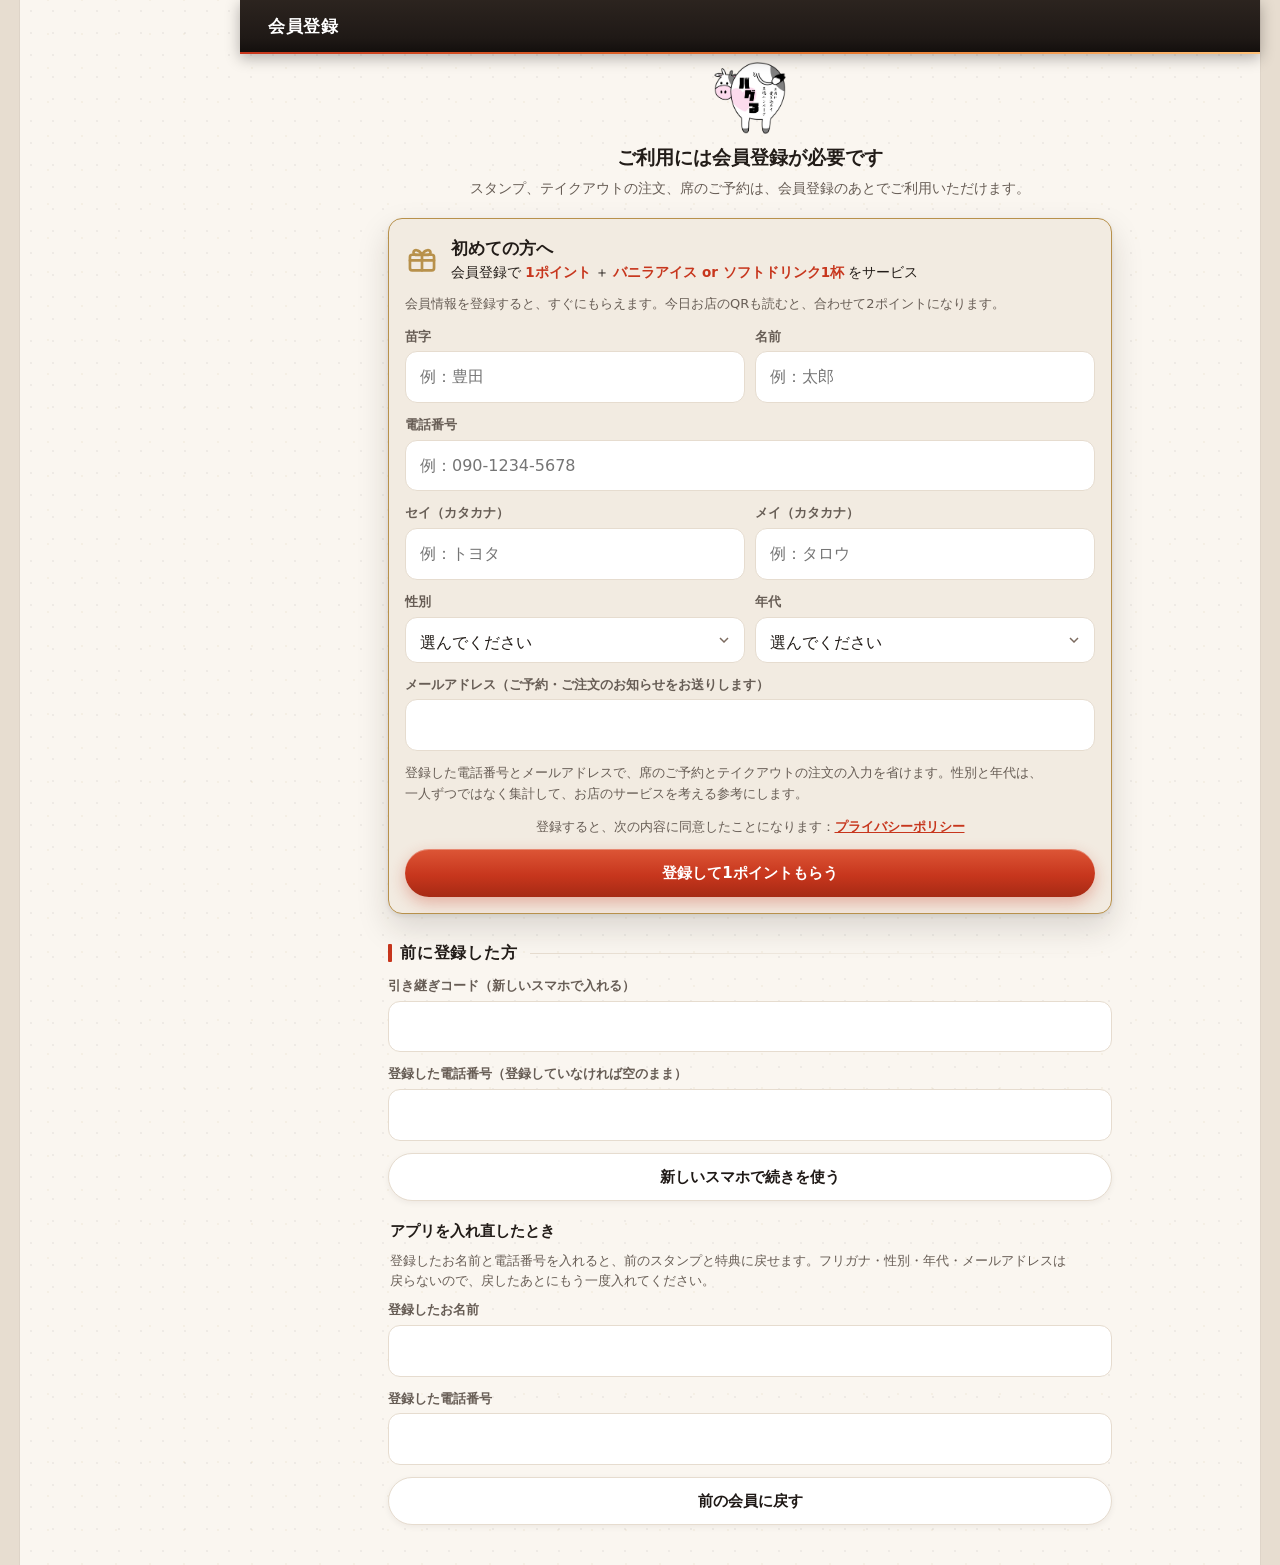
==== commit d0eb79b0: "公開 2026-11-25 16:36（版 73f83776）" ====
--- a/index.html
+++ b/index.html
@@ -2,7 +2,7 @@
 <html lang="ja" data-phrase>   <!-- data-phrase：文節で改行する（js/content.js の phrased）-->
 <head>
 <meta charset="utf-8">
-<meta name="bg-version" content="bdc8bf34">
+<meta name="bg-version" content="73f83776">
 <meta name="viewport" content="width=device-width, initial-scale=1, viewport-fit=cover">
 <!-- 読んでよい場所を限る（CSP。2026-11-05 お店用アプリの引っ越しの段階1・案4。計画書 `お店用アプリの引っ越し.md`）。GitHub Pages は見出しを付けられないので meta。
      script：自分の場所・予約ボードの config.js と api.js（同じ t3dining.github.io）・QR の部品（cdnjs・jsDelivr。SRI つき）だけ。中に書いたスクリプトは使わない（js/owner-head.js などに出した）
@@ -22,7 +22,7 @@
 <link rel="preconnect" href="https://fonts.googleapis.com">
 <link rel="preconnect" href="https://fonts.gstatic.com" crossorigin>
 <link rel="stylesheet" href="https://fonts.googleapis.com/css2?family=Oswald:wght@500;600;700&family=Zen+Kaku+Gothic+New:wght@400;500;700;900&display=swap">
-<link rel="stylesheet" href="css/app.css?v=33c8e587">
+<link rel="stylesheet" href="css/app.css?v=792e3aec">
 </head>
 <body>
 <div class="app">
@@ -59,17 +59,17 @@
 </div>
 <div id="toast" class="toast" role="status" aria-live="polite"></div>
 
-<script src="js/data.js?v=76b1b689"></script>
+<script src="js/data.js?v=523ab450"></script>
 <script src="js/db.js?v=97e9d111"></script>
-<script src="js/common.js?v=02f899df"></script>
-<script src="js/content.js?v=213d5241"></script>   <!-- バグるマネージで直した中身を重ねる -->
+<script src="js/common.js?v=08738c32"></script>
+<script src="js/content.js?v=ead31ec2"></script>   <!-- バグるマネージで直した中身を重ねる -->
 <script src="js/install.js?v=a5e254e1"></script>
-<script src="js/stamp-qr.js?v=49ad3fbb"></script>
+<script src="js/stamp-qr.js?v=5569bc8f"></script>
 <script src="js/fx.js?v=24d62bd3"></script>
-<script src="js/order-api.js?v=70c5663d"></script>
+<script src="js/order-api.js?v=127504ed"></script>
 <script src="js/stamp-api.js?v=efa552d1"></script>
 <script src="js/privacy.js?v=8cd2a2af"></script>
-<script src="js/reserve.js?v=8d910080"></script>
-<script src="js/app.js?v=a3db86f7"></script>
+<script src="js/reserve.js?v=3d2dc14c"></script>
+<script src="js/app.js?v=027e8406"></script>
 </body>
 </html>
--- a/css/app.css
+++ b/css/app.css
@@ -205,6 +205,10 @@
 /* 文節で改行（js/content.js の phrased。まとまりのあいだに見えない区切りを入れた字の親）。1つのまとまりが1行に入らないときだけ、途中で折る。
    入力欄は、お客様が打つ字なので、ふつうの改行のまま（word-break は子に引きつがれるため） */
 .t-ph { word-break: keep-all; overflow-wrap: anywhere; }
+/* 商品の名前（app.js の nameHtml）：かっこの前で2つの箱に分け、入らないときは「（2本セット）」ごと次の行に送る。どの端末でも同じ（2026-11-19 ko-dai さんの指示「カッコが変な位置で改行されている」） */
+.nm { display: inline-flex; flex-wrap: wrap; max-width: 100%; }
+.nm > span { min-width: 0; }
+.nw { white-space: nowrap; }   /* 1つの日（12/25（金））の途中で改行しない（app.js の daysHtml） */
 .t-ph :is(textarea, input) { word-break: normal; overflow-wrap: break-word; }
 html.t-editing .t-ed { outline: 1.5px dashed rgba(199, 54, 29, .7); outline-offset: 2px; border-radius: 3px; cursor: pointer; }
 html.t-editing .t-ed:hover { background-color: rgba(199, 54, 29, .08); }
@@ -448,6 +452,7 @@
 .line-txt { flex: 1; display: flex; flex-direction: column; min-width: 0; }
 .line-txt small { color: var(--sub); line-height: 1.45; }
 .line-txt em { font-style: normal; font-weight: 800; color: var(--coal); }
+@media (max-width: 359px) { .line { flex-wrap: wrap; } .line .stepper { margin-left: auto; } }   /* 幅320の小さいスマホでは、数のボタンを名前の下に（名前が細かく折れないように。2026-11-19） */
 .add-more { display: block; text-align: center; padding: 12px; margin-top: 8px; color: var(--ember); font-weight: 700; }
 
 .summary { background: var(--paper); border: 1px solid var(--line); border-radius: var(--r); padding: 4px 14px; margin-top: 8px; }
@@ -651,7 +656,7 @@
 @keyframes spin { to { transform: rotate(360deg); } }
 .ng-ic { display: grid; place-items: center; width: 64px; height: 64px; margin: 0 auto 12px; border-radius: 50%; background: var(--brass-soft); color: var(--brass-dark); }
 .ng-ic svg { width: 32px; height: 32px; }
-.stamp-ng > p { margin: 4px 0 18px; line-height: 1.7; text-align: left; }
+.stamp-ng > p { margin: 4px 0 18px; line-height: 1.7; text-align: left; white-space: pre-line; }   /* 案内の手順は、改行のとおりに（2026-11-22） */
 .stamp-ng .btn + .btn { margin-top: 8px; }
 .demo-hint { margin-top: 18px !important; font-size: 12px !important; background: #fff3c4; color: #6b5200 !important; padding: 8px 10px; border-radius: 10px; text-align: center !important; }
 .demo-hint button { text-decoration: underline; font-weight: 700; }
@@ -1021,6 +1026,7 @@
 .r-chip span { display: inline-flex; align-items: center; gap: 4px; min-width: 54px; justify-content: center; padding: 9px 12px; border-radius: 12px; background: var(--paper); border: 1.5px solid var(--line); font-weight: 700; }
 .r-chip input:checked + span { border-color: var(--ember); background: var(--ember-soft); color: var(--ember); }
 .r-chip input:disabled + span { opacity: .4; }
+.field[hidden], .hint[hidden] { display: none; }   /* 隠した欄（デザートプレートのメッセージ・当日の一言）。.field の display が hidden より強く、隠れていなかった（2026-11-22） */
 .r-chip i { font-style: normal; font-size: 12px; color: var(--sub); }
 /* 日にちは、ひと月ずつのカレンダー（ホームページの予約と同じ形。2026-10-30）。前の月・次の月のボタンで動かす */
 /* メニューのタブの切りかえ（テイクアウト｜店内のメニュー） */
